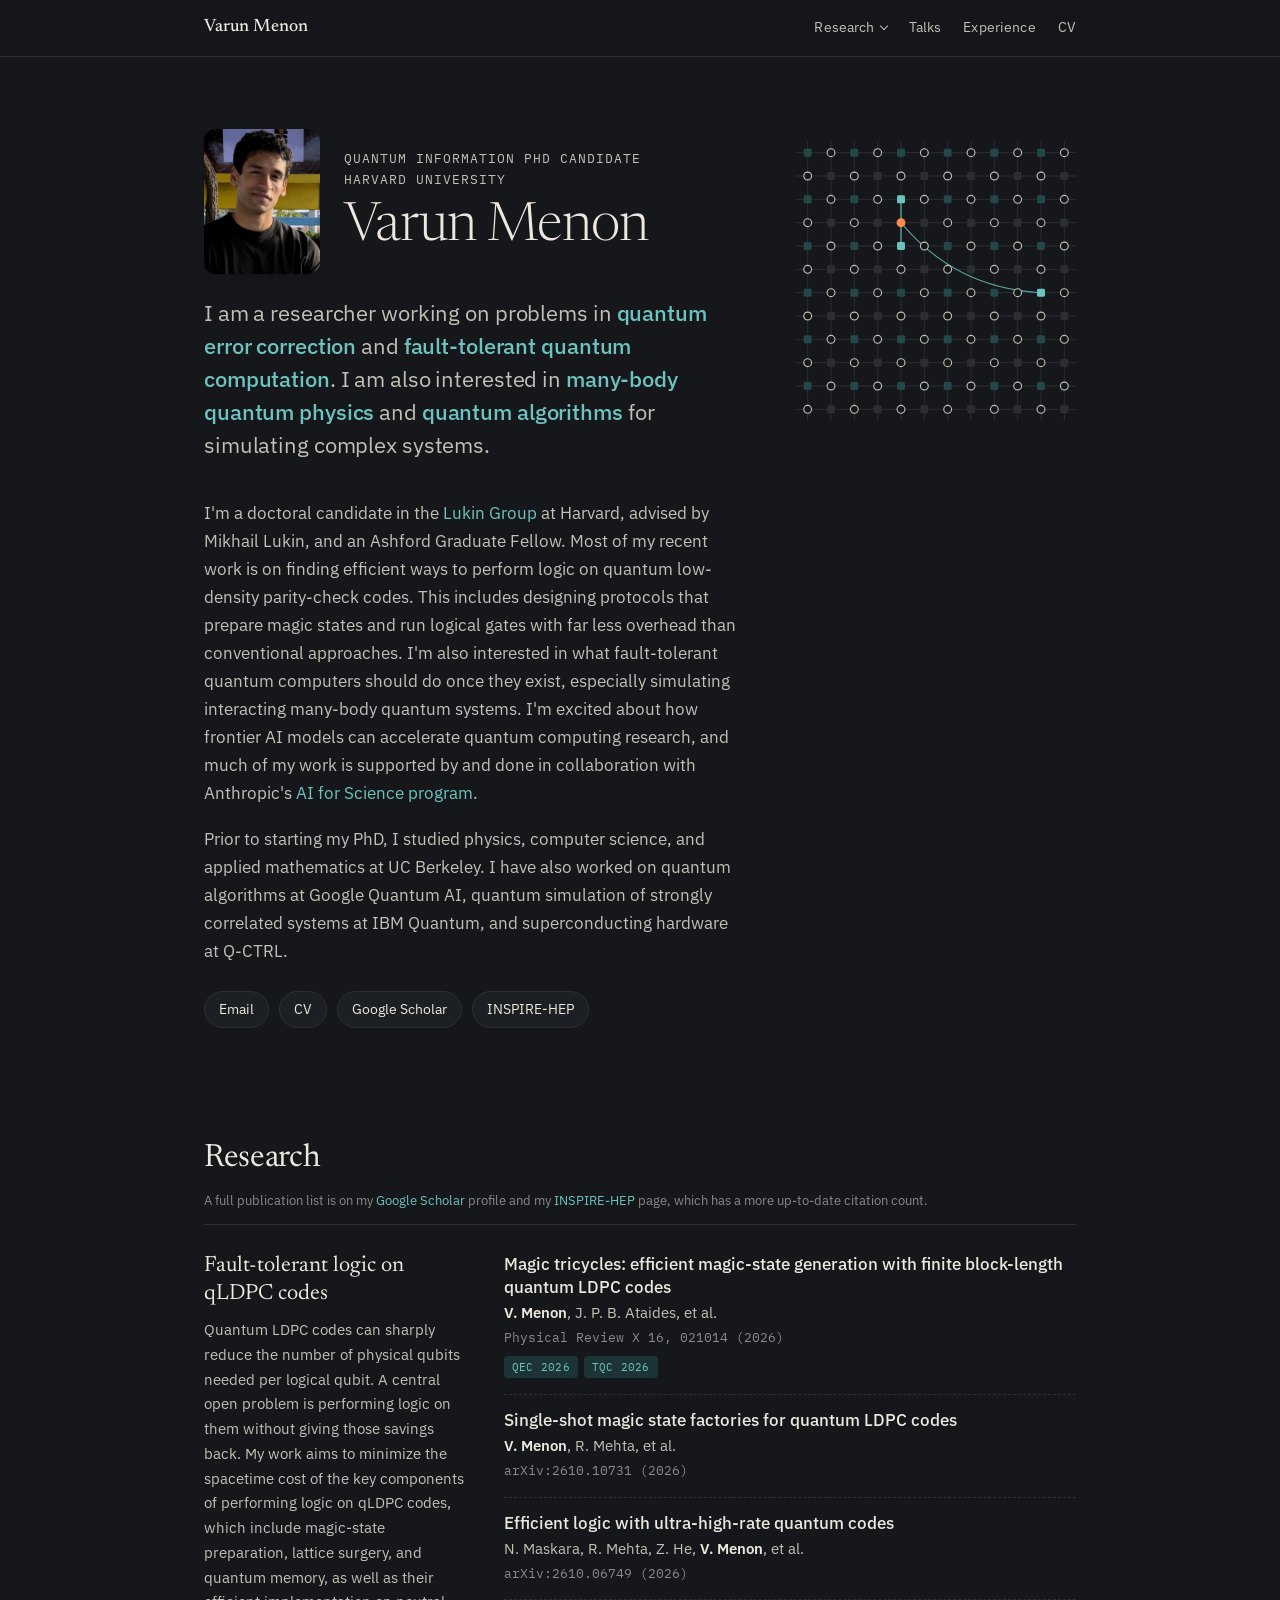
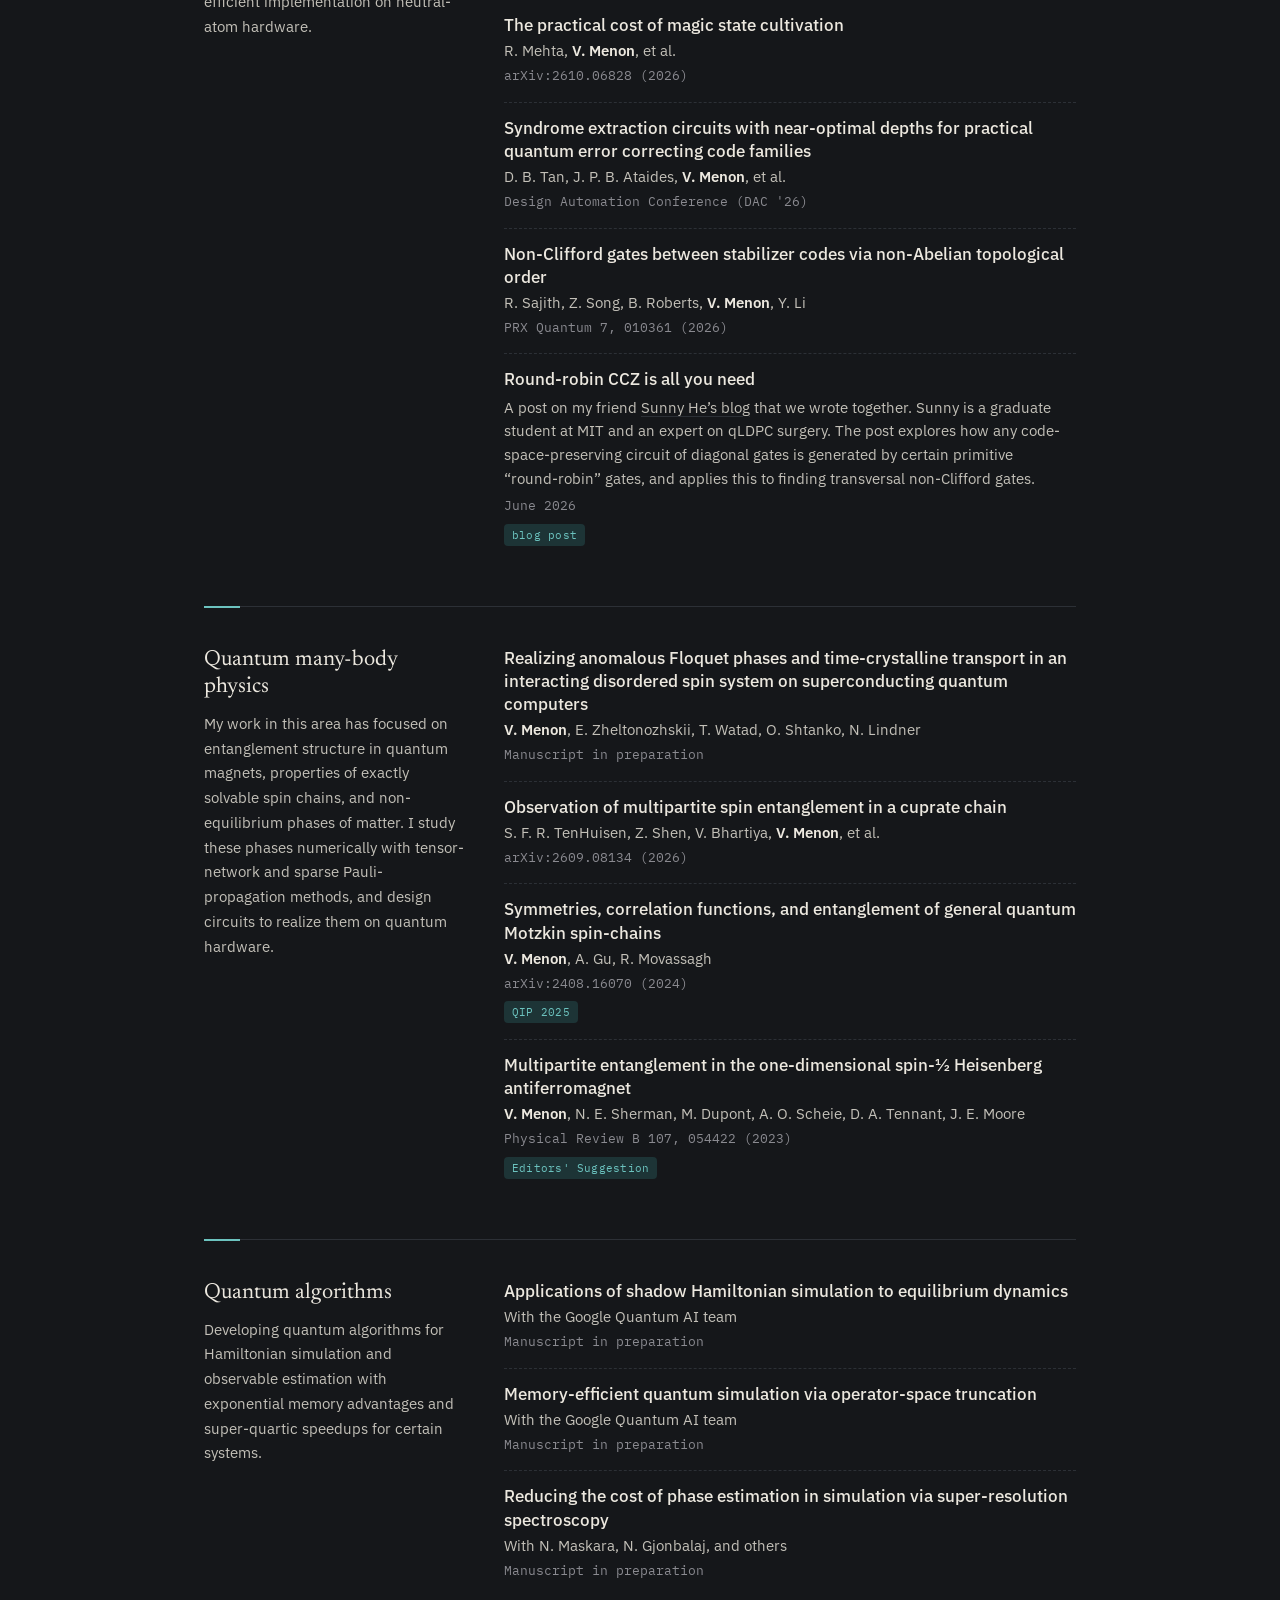
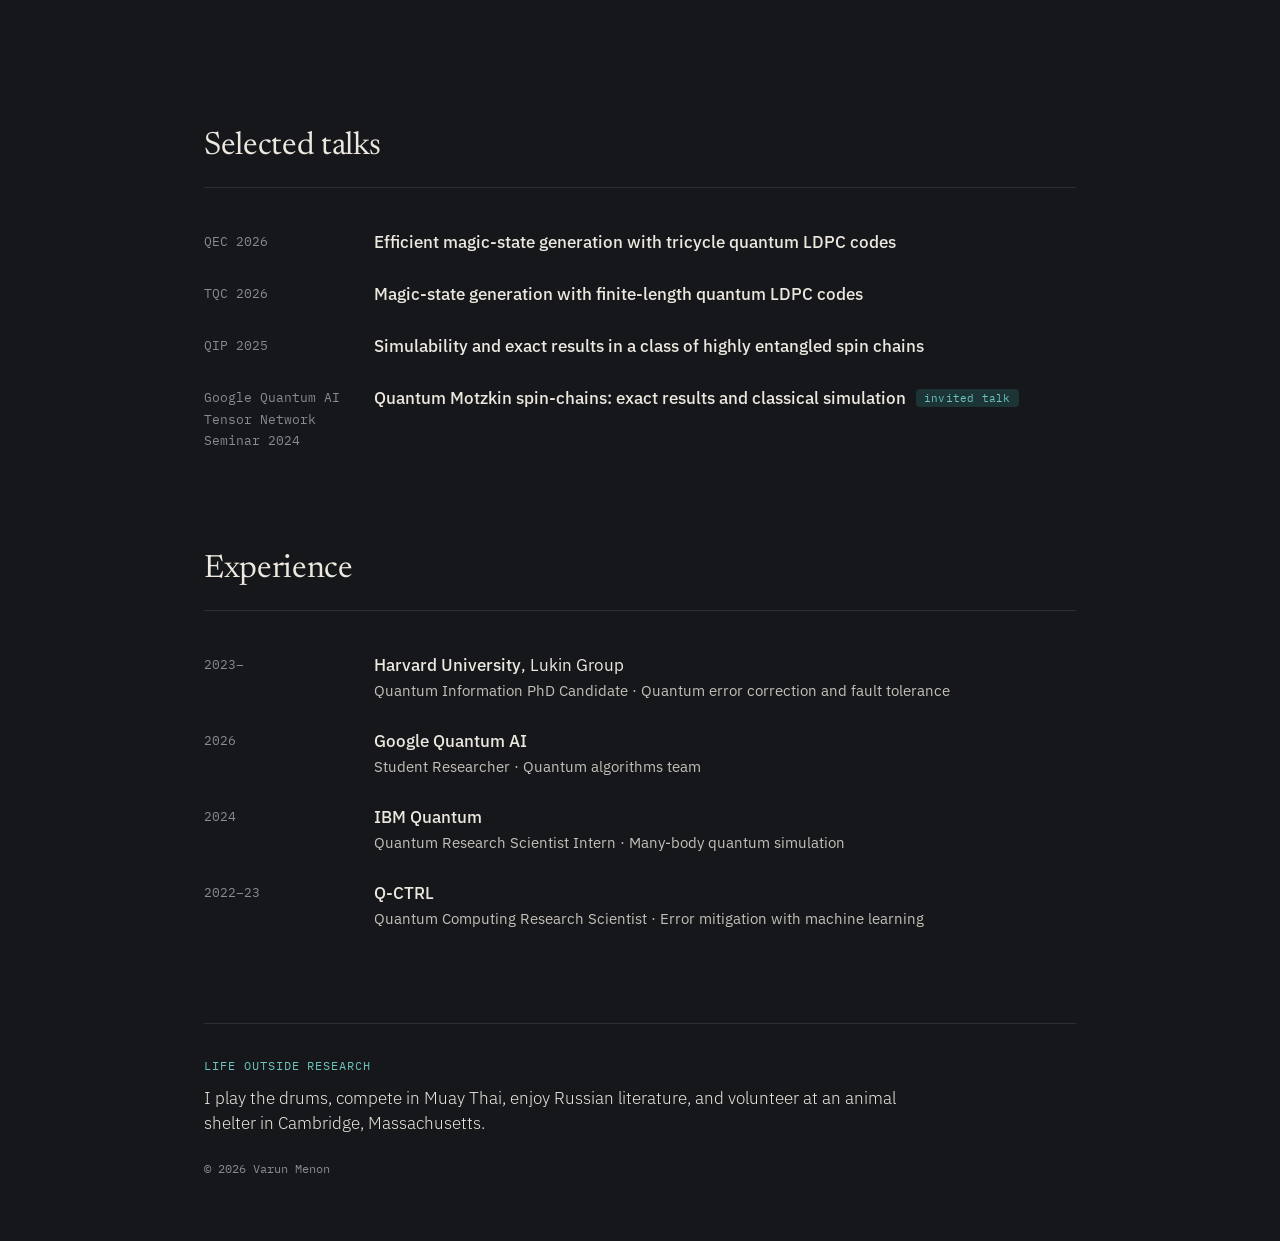
==== index.html @ 1f2957df "Remove section numbers from headings Co-Authored-By: Claude Opus 5.5 <noreply@anthropic.com>" ====
<!doctype html>
<html lang="en">
<head>
  <meta charset="utf-8">
  <meta name="viewport" content="width=device-width, initial-scale=1">
  <title>Varun Menon</title>
  <meta name="description" content="Varun Menon, quantum information PhD candidate at Harvard working on quantum error correction and fault tolerance, many-body physics, and quantum algorithms.">
  <link rel="icon" href="data:image/svg+xml,<svg xmlns='http://www.w3.org/2000/svg' viewBox='0 0 32 32'><rect width='32' height='32' rx='7' fill='%231c1d21'/><circle cx='10' cy='10' r='3' fill='%23f6f3ec'/><circle cx='22' cy='10' r='3' fill='%23f6f3ec'/><circle cx='10' cy='22' r='3' fill='%23f6f3ec'/><circle cx='22' cy='22' r='3' fill='%23e8590c'/></svg>">
  <link rel="preconnect" href="https://fonts.googleapis.com">
  <link rel="preconnect" href="https://fonts.gstatic.com" crossorigin>
  <link href="https://fonts.googleapis.com/css2?family=Newsreader:opsz,wght@6..72,300;6..72,400;6..72,500&family=IBM+Plex+Mono:wght@400;500&family=IBM+Plex+Sans:ital,wght@0,300;0,400;0,500;0,600;1,400&display=swap" rel="stylesheet">
  <link rel="stylesheet" href="style.css">
</head>
<body>

  <header class="topbar">
    <div class="wrap topbar-inner">
      <a class="mark" href="#top">Varun Menon</a>
      <nav>
        <div class="dropdown">
          <a href="#research" class="dropdown-toggle" aria-haspopup="true">Research <span class="caret" aria-hidden="true"></span></a>
          <div class="dropdown-menu">
            <a href="#fault-tolerance">Quantum error-correction with qLDPC codes</a>
            <a href="#many-body">Quantum many-body physics</a>
            <a href="#algorithms">Quantum algorithms</a>
          </div>
        </div>
        <a href="#talks">Talks</a>
        <a href="#path" class="nav-exp">Experience</a>
        <a href="static/cv.pdf">CV</a>
      </nav>
    </div>
  </header>

  <main id="top">

    <!-- ============ INTRO ============ -->
    <section class="hero wrap">
      <div class="hero-text">
        <div class="intro-head">
          <img class="portrait" src="static/varun.jpg" alt="Varun Menon" width="560" height="700">
          <div>
            <p class="eyebrow"><span>Quantum Information PhD candidate</span><span>Harvard University</span></p>
            <h1>Varun Menon</h1>
          </div>
        </div>
        <p class="lede">
          I am a researcher working on problems in <em>quantum error correction</em>
          and <em>fault-tolerant quantum computation</em>.
          I am also interested in <em>many-body quantum physics</em> and
          <em>quantum algorithms</em> for simulating complex systems.
        </p>
        <p>
          I'm a doctoral candidate in the <a href="https://lukin.physics.harvard.edu/">Lukin Group</a>
          at Harvard, advised by Mikhail Lukin, and an Ashford Graduate Fellow.
          Most of my recent work is on finding efficient ways to perform logic on
          quantum low-density parity-check codes. This includes designing protocols
          that prepare magic states and run logical gates with far less overhead
          than conventional approaches. I'm also interested in
          what fault-tolerant quantum computers should do once they exist, especially
          simulating interacting many-body quantum systems. I'm excited about how frontier
          AI models can accelerate quantum computing research, and much of my work
          is supported by and done in collaboration with Anthropic's
          <a href="https://www.anthropic.com/news/ai-for-science-program">AI for Science program</a>.
        </p>
        <p>
          Prior to starting my PhD, I studied physics, computer science, and applied
          mathematics at UC Berkeley.
          I have also worked on quantum algorithms at Google Quantum AI, quantum
          simulation of strongly correlated systems at IBM Quantum, and
          superconducting hardware at Q-CTRL.
        </p>
        <ul class="links">
          <li><a href="mailto:varunmenon@g.harvard.edu" title="varunmenon@g.harvard.edu">Email</a></li>
          <li><a href="static/cv.pdf">CV</a></li>
          <li><a href="https://scholar.google.com/citations?user=SMoAxkcAAAAJ&amp;hl=en">Google Scholar</a></li>
          <li><a href="https://inspirehep.net/authors/3215389?ui-citation-summary=true">INSPIRE-HEP</a></li>
        </ul>
      </div>

      <figure class="lattice-fig" aria-hidden="true">
        <svg id="lattice" viewBox="0 0 300 300" role="img"></svg>
      </figure>
    </section>

    <!-- ============ RESEARCH ============ -->
    <section id="research" class="wrap block">
      <h2 class="section-title"><span class="title-stack">Research<span class="section-note">A full publication list is on my <a href="https://scholar.google.com/citations?user=SMoAxkcAAAAJ&amp;hl=en">Google Scholar</a> profile and my <a href="https://inspirehep.net/authors/3215389?ui-citation-summary=true">INSPIRE-HEP</a> page, which has a more up-to-date citation count.</span></span></h2>

      <div class="theme" id="fault-tolerance">
        <div class="theme-head">
          <h3>Fault-tolerant logic on qLDPC codes</h3>
          <p>
            Quantum LDPC codes can sharply reduce the number of physical qubits
            needed per logical qubit. A central open problem is performing logic on
            them without giving those savings back. My work aims to minimize
            the spacetime cost of the key components of performing logic on qLDPC
            codes, which include magic-state preparation, lattice surgery, and
            quantum memory, as well as their efficient implementation on
            neutral-atom hardware.
          </p>
        </div>

        <ol class="pubs">
          <li>
            <a class="title" href="https://doi.org/10.1103/ghhp-cytl">Magic tricycles: efficient magic-state generation with finite block-length quantum LDPC codes</a>
            <span class="authors"><b>V. Menon</b>, J. P. B. Ataides, et al.</span>
            <span class="venue">Physical Review X 16, 021014 (2026)</span>
            <span class="tags"><span class="tag">QEC 2026</span><span class="tag">TQC 2026</span></span>
          </li>
          <li>
            <a class="title" href="https://arxiv.org/abs/2610.10731">Single-shot magic state factories for quantum LDPC codes</a>
            <span class="authors"><b>V. Menon</b>, R. Mehta, et al.</span>
            <span class="venue">arXiv:2610.10731 (2026)</span>
          </li>
          <li>
            <a class="title" href="https://arxiv.org/abs/2610.06749">Efficient logic with ultra-high-rate quantum codes</a>
            <span class="authors">N. Maskara, R. Mehta, Z. He, <b>V. Menon</b>, et al.</span>
            <span class="venue">arXiv:2610.06749 (2026)</span>
          </li>
          <li>
            <a class="title" href="https://arxiv.org/abs/2610.06828">The practical cost of magic state cultivation</a>
            <span class="authors">R. Mehta, <b>V. Menon</b>, et al.</span>
            <span class="venue">arXiv:2610.06828 (2026)</span>
          </li>
          <li>
            <a class="title" href="https://doi.org/10.1145/3770743.3803913">Syndrome extraction circuits with near-optimal depths for practical quantum error correcting code families</a>
            <span class="authors">D. B. Tan, J. P. B. Ataides, <b>V. Menon</b>, et al.</span>
            <span class="venue">Design Automation Conference (DAC '26)</span>
          </li>
          <li>
            <a class="title" href="https://arxiv.org/abs/2505.18265">Non-Clifford gates between stabilizer codes via non-Abelian topological order</a>
            <span class="authors">R. Sajith, Z. Song, B. Roberts, <b>V. Menon</b>, Y. Li</span>
            <span class="venue">PRX Quantum 7, 010361 (2026)</span>
          </li>
          <li>
            <a class="title" href="https://sunnyzhiyanghe.github.io/blog/round-robin-ccz/">Round-robin CCZ is all you need</a>
            <span class="desc">A post on my friend <a href="https://sunnyzhiyanghe.github.io/#writings_and_talks">Sunny He&rsquo;s blog</a> that we wrote together. Sunny is a graduate student at MIT and an expert on qLDPC surgery. The post explores how any code-space-preserving circuit of diagonal gates is generated by certain primitive &ldquo;round-robin&rdquo; gates, and applies this to finding transversal non-Clifford gates.</span>
            <span class="venue">June 2026</span>
            <span class="tags"><span class="tag">blog post</span></span>
          </li>
        </ol>
      </div>

      <div class="theme" id="many-body">
        <div class="theme-head">
          <h3>Quantum many-body physics</h3>
          <p>
            My work in this area has focused on entanglement structure in quantum
            magnets, properties of exactly solvable spin chains, and non-equilibrium
            phases of matter. I study these phases numerically with tensor-network and
            sparse Pauli-propagation methods, and design circuits to realize them on
            quantum hardware.
          </p>
        </div>

        <ol class="pubs">
          <li>
            <span class="title">Realizing anomalous Floquet phases and time-crystalline transport in an interacting disordered spin system on superconducting quantum computers</span>
            <span class="authors"><b>V. Menon</b>, E. Zheltonozhskii, T. Watad, O. Shtanko, N. Lindner</span>
            <span class="venue">Manuscript in preparation</span>
          </li>
          <li>
            <a class="title" href="https://arxiv.org/abs/2609.08134">Observation of multipartite spin entanglement in a cuprate chain</a>
            <span class="authors">S. F. R. TenHuisen, Z. Shen, V. Bhartiya, <b>V. Menon</b>, et al.</span>
            <span class="venue">arXiv:2609.08134 (2026)</span>
          </li>
          <li>
            <a class="title" href="https://arxiv.org/abs/2408.16070">Symmetries, correlation functions, and entanglement of general quantum Motzkin spin-chains</a>
            <span class="authors"><b>V. Menon</b>, A. Gu, R. Movassagh</span>
            <span class="venue">arXiv:2408.16070 (2024)</span>
            <span class="tags"><span class="tag">QIP 2025</span></span>
          </li>
          <li>
            <a class="title" href="https://doi.org/10.1103/PhysRevB.107.054422">Multipartite entanglement in the one-dimensional spin-&frac12; Heisenberg antiferromagnet</a>
            <span class="authors"><b>V. Menon</b>, N. E. Sherman, M. Dupont, A. O. Scheie, D. A. Tennant, J. E. Moore</span>
            <span class="venue">Physical Review B 107, 054422 (2023)</span>
            <span class="tags"><span class="tag">Editors' Suggestion</span></span>
          </li>
        </ol>
      </div>

      <div class="theme" id="algorithms">
        <div class="theme-head">
          <h3>Quantum algorithms</h3>
          <p>
            Developing quantum algorithms for Hamiltonian simulation and observable
            estimation with exponential memory advantages and super-quartic speedups
            for certain systems.
          </p>
        </div>

        <ol class="pubs">
          <li>
            <span class="title">Applications of shadow Hamiltonian simulation to equilibrium dynamics</span>
            <span class="authors">With the Google Quantum AI team</span>
            <span class="venue">Manuscript in preparation</span>
          </li>
          <li>
            <span class="title">Memory-efficient quantum simulation via operator-space truncation</span>
            <span class="authors">With the Google Quantum AI team</span>
            <span class="venue">Manuscript in preparation</span>
          </li>
          <li>
            <span class="title">Reducing the cost of phase estimation in simulation via super-resolution spectroscopy</span>
            <span class="authors">With N. Maskara, N. Gjonbalaj, and others</span>
            <span class="venue">Manuscript in preparation</span>
          </li>
        </ol>
      </div>
    </section>

    <!-- ============ TALKS ============ -->
    <section id="talks" class="wrap block">
      <h2 class="section-title">Selected talks</h2>
      <ul class="talks">
        <li>
          <span class="when">QEC 2026</span>
          <div><b>Efficient magic-state generation with tricycle quantum LDPC codes</b></div>
        </li>
        <li>
          <span class="when">TQC 2026</span>
          <div><b>Magic-state generation with finite-length quantum LDPC codes</b></div>
        </li>
        <li>
          <span class="when">QIP 2025</span>
          <div><b>Simulability and exact results in a class of highly entangled spin chains</b></div>
        </li>
        <li>
          <span class="when">Google Quantum AI Tensor Network Seminar 2024</span>
          <div><b>Quantum Motzkin spin-chains: exact results and classical simulation</b> <span class="tag">invited talk</span></div>
        </li>
      </ul>
    </section>

    <!-- ============ PATH ============ -->
    <section id="path" class="wrap block">
      <h2 class="section-title">Experience</h2>
      <ul class="path">
        <li>
          <span class="when">2023&ndash;</span>
          <div>
            <b>Harvard University</b>, Lukin Group
            <span class="role">Quantum Information PhD Candidate &middot; Quantum error correction and fault tolerance</span>
          </div>
        </li>
        <li>
          <span class="when">2026</span>
          <div>
            <b>Google Quantum AI</b>
            <span class="role">Student Researcher &middot; Quantum algorithms team</span>
          </div>
        </li>
        <li>
          <span class="when">2024</span>
          <div>
            <b>IBM Quantum</b>
            <span class="role">Quantum Research Scientist Intern &middot; Many-body quantum simulation</span>
          </div>
        </li>
        <li>
          <span class="when">2022&ndash;23</span>
          <div>
            <b>Q-CTRL</b>
            <span class="role">Quantum Computing Research Scientist &middot; Error mitigation with machine learning</span>
          </div>
        </li>
      </ul>
    </section>

  </main>

  <footer class="wrap footer">
    <div class="footer-inner">
    <p class="footer-label">Life outside research</p>
    <p class="interests">
      I play the drums, compete in Muay Thai, enjoy Russian literature, and volunteer at an animal shelter in Cambridge, Massachusetts.
    </p>
    <p class="fine">&copy; 2026 Varun Menon</p>
    </div>
  </footer>

  <script src="lattice.js"></script>
</body>
</html>
---- style.css ----
:root {
  color-scheme: dark;
  --paper: #15171a;
  --paper-2: #1c1f23;
  --ink: #ece8df;
  --ink-2: #c3c0b8;
  --muted: #8a8a90;
  --rule: #2c3036;
  --accent: #6cc3bf;
  --accent-soft: #1d3436;
  --hot: #ff8a4c;
  --check-x: #6cc3bf;
  --check-z: #2f5c5b;

  --serif: "Newsreader", Georgia, "Times New Roman", serif;
  --sans: "IBM Plex Sans", system-ui, -apple-system, sans-serif;
  --mono: "IBM Plex Mono", ui-monospace, Menlo, monospace;
}


* { box-sizing: border-box; }

html { scroll-behavior: smooth; scroll-padding-top: 72px; }
@media (prefers-reduced-motion: reduce) { html { scroll-behavior: auto; } }

body {
  margin: 0;
  background: var(--paper);
  color: var(--ink);
  font-family: var(--sans);
  font-size: 17px;
  line-height: 1.65;
  -webkit-font-smoothing: antialiased;
  text-rendering: optimizeLegibility;
}

a {
  color: var(--accent);
  text-decoration: none;
  background-image: linear-gradient(currentColor, currentColor);
  background-size: 0% 1px;
  background-position: 0 100%;
  background-repeat: no-repeat;
  transition: background-size .25s ease;
}
a:hover { background-size: 100% 1px; }

.wrap {
  max-width: 920px;
  margin: 0 auto;
  padding-left: 24px;
  padding-right: 24px;
}

/* ---------- top bar ---------- */
.topbar {
  position: sticky;
  top: 0;
  z-index: 10;
  background: color-mix(in srgb, var(--paper) 85%, transparent);
  backdrop-filter: blur(8px);
  -webkit-backdrop-filter: blur(8px);
  border-bottom: 1px solid var(--rule);
}
.topbar-inner {
  display: flex;
  align-items: center;
  justify-content: space-between;
  height: 56px;
}
.mark {
  font-family: var(--serif);
  font-weight: 500;
  font-size: 18px;
  color: var(--ink);
}
.mark:hover { background-size: 0 0; }
.topbar nav { display: flex; align-items: center; gap: 22px; }
.topbar nav > a,
.dropdown-toggle {
  display: inline-flex;
  align-items: center;
  height: 56px;
}
.topbar nav a {
  font-size: 14px;
  color: var(--ink-2);
  letter-spacing: .01em;
}
.topbar nav a:hover { color: var(--accent); }

.dropdown { position: relative; }
.caret {
  display: inline-block;
  width: 6px; height: 6px;
  margin-left: 6px;
  border-right: 1.3px solid currentColor;
  border-bottom: 1.3px solid currentColor;
  transform: translateY(-2px) rotate(45deg);
  transition: transform .2s ease;
}
.dropdown:hover .caret,
.dropdown:focus-within .caret { transform: translateY(1px) rotate(-135deg); }
.dropdown-menu {
  position: absolute;
  top: 100%;
  left: -14px;
  padding-top: 4px;           /* hover bridge between link and panel */
  opacity: 0;
  visibility: hidden;
  transform: translateY(-4px);
  transition: opacity .18s ease, transform .18s ease, visibility .18s;
  z-index: 20;
}
.dropdown-menu::before {
  content: "";
  position: absolute;
  inset: 4px 0 0 0;
  background: var(--paper);
  border: 1px solid var(--rule);
  border-radius: 10px;
  box-shadow: 0 10px 30px -12px rgba(0,0,0,.25);
  z-index: -1;
}
.dropdown:hover .dropdown-menu,
.dropdown:focus-within .dropdown-menu {
  opacity: 1;
  visibility: visible;
  transform: translateY(0);
}
.topbar .dropdown-menu a {
  display: block;
  white-space: nowrap;
  padding: 8px 16px;
  font-size: 14px;
  color: var(--ink-2);
}
.topbar .dropdown-menu a:first-child { margin-top: 6px; }
.topbar .dropdown-menu a:last-child { margin-bottom: 6px; }
.topbar .dropdown-menu a:hover { color: var(--accent); background-size: 0 0; }

/* ---------- hero ---------- */
.hero {
  display: grid;
  grid-template-columns: minmax(0, 1fr) 280px;
  gap: 56px;
  align-items: start;
  padding-top: 72px;
  padding-bottom: 48px;
}
.eyebrow {
  font-family: var(--mono);
  font-size: 12.5px;
  letter-spacing: .08em;
  text-transform: uppercase;
  color: var(--muted);
  margin: 0 0 10px;
}
.eyebrow span { display: block; }
.nowrap { white-space: nowrap; }
h1 {
  font-family: var(--serif);
  font-weight: 300;
  font-size: clamp(40px, 6vw, 54px);
  line-height: 1.02;
  letter-spacing: -.015em;
  margin: 0 0 22px;
}
.lede {
  font-family: var(--sans);
  font-weight: 400;
  font-size: 22px;
  line-height: 1.5;
  letter-spacing: -0.005em;
  color: var(--ink);
  margin: 0 0 38px;
}
.lede em {
  font-style: normal;
  font-weight: 500;
  color: var(--accent);
}
.hero-text p { color: var(--ink-2); }

.links {
  list-style: none;
  padding: 0;
  margin: 26px 0 0;
  display: flex;
  flex-wrap: wrap;
  gap: 10px;
}
.links a {
  display: inline-block;
  font-size: 14px;
  padding: 6px 14px;
  border: 1px solid var(--rule);
  border-radius: 999px;
  color: var(--ink);
  background: var(--paper-2);
  transition: border-color .2s, color .2s;
}
.links a:hover {
  background-size: 0 0;
  border-color: var(--accent);
  color: var(--accent);
}

.intro-head {
  display: flex;
  align-items: center;
  gap: 24px;
  margin-bottom: 22px;
}
.intro-head h1 { margin-bottom: 0; }
.portrait {
  flex: none;
  display: block;
  width: 116px;
  height: 145px;
  object-fit: cover;
  border-radius: 12px;
  box-shadow: 0 1px 2px rgba(0,0,0,.06), 0 8px 20px -12px rgba(0,0,0,.3);
}
.lattice-fig {
  margin: 12px 0 0;
  position: sticky;
  top: 96px;
}
#lattice { width: 100%; height: auto; display: block; }

/* qLDPC Tanner graph */
.tg-grid { stroke: var(--rule); stroke-width: 1; }
.tg-q {
  fill: var(--paper);
  stroke: var(--ink-2);
  stroke-width: 1.2;
  transition: fill .35s ease, stroke .35s ease;
}
.tg-q.err { fill: var(--hot); stroke: var(--hot); }
.tg-c { transition: fill .35s ease; }
.tg-c.x { fill: #24484a; }
.tg-c.z { fill: #2b2f35; }
.tg-c.lit { fill: var(--accent); }
.tg-edge {
  fill: none;
  stroke: var(--accent);
  stroke-width: 1.3;
  stroke-linecap: round;
  opacity: .9;
  transition: stroke-dashoffset .6s ease-out, opacity .5s ease;
}
.tg-edge.long { stroke-width: 1.1; opacity: .8; }
.tg-edge.fade { opacity: 0; }

/* ---------- sections ---------- */
.block {
  padding-top: 56px;
  padding-bottom: 24px;
}
.section-title {
  font-family: var(--serif);
  font-weight: 400;
  font-size: 32px;
  letter-spacing: -.01em;
  margin: 0 0 28px;
  padding-bottom: 14px;
  border-bottom: 1px solid var(--rule);
  display: flex;
  align-items: baseline;
  gap: 14px;
}
.title-stack { display: block; }
.section-note {
  display: block;
  margin-top: 6px;
  font-family: var(--sans);
  font-size: 13px;
  font-weight: 400;
  line-height: 1.5;
  letter-spacing: 0;
  color: var(--muted);
}

/* research themes */
.theme {
  display: grid;
  grid-template-columns: 260px minmax(0, 1fr);
  gap: 40px;
  margin-bottom: 44px;
}
.theme + .theme {
  position: relative;
  border-top: 1px solid var(--rule);
  padding-top: 40px;
}
.theme + .theme::before {
  content: "";
  position: absolute;
  top: -1px;
  left: 0;
  width: 36px;
  height: 2px;
  background: var(--accent);
}
.theme-head h3 {
  font-family: var(--serif);
  font-weight: 400;
  font-size: 22px;
  margin: 0 0 10px;
  line-height: 1.25;
}
.theme-head p {
  font-size: 15px;
  color: var(--ink-2);
  margin: 0;
}

.pubs {
  list-style: none;
  margin: 0;
  padding: 0;
}
.pubs li {
  display: flex;
  flex-direction: column;
  gap: 2px;
  padding: 14px 0 16px;
  border-bottom: 1px dashed var(--rule);
}
.pubs li:first-child { padding-top: 0; }
.pubs li:last-child { border-bottom: 0; }
.pubs .title {
  font-weight: 500;
  font-size: 16.5px;
  line-height: 1.4;
  color: var(--ink);
}
.pubs a.title:hover { color: var(--accent); }
.pubs .authors { font-size: 14.5px; color: var(--ink-2); }
.pubs .authors b { color: var(--ink); font-weight: 600; }
.pubs .desc {
  font-size: 14.5px;
  color: var(--ink-2);
  max-width: 560px;
  margin: 2px 0 2px;
}
.pubs .desc a {
  color: inherit;
  text-decoration: underline;
  text-decoration-color: var(--rule);
  text-underline-offset: 3px;
  background-image: none;
}
.pubs .desc a:hover { text-decoration-color: currentColor; }
.pubs .venue {
  font-family: var(--mono);
  font-size: 12.5px;
  color: var(--muted);
}
.tags { display: flex; flex-wrap: wrap; gap: 6px; margin-top: 6px; }
.tag {
  font-family: var(--mono);
  font-size: 11px;
  letter-spacing: .02em;
  padding: 2px 8px;
  border-radius: 4px;
  background: var(--accent-soft);
  color: var(--accent);
}
.tag.new {
  background: color-mix(in srgb, var(--hot) 15%, transparent);
  color: var(--hot);
}

.aside {
  font-size: 14.5px;
  color: var(--muted);
  margin: 0 0 24px;
}

/* talks + path share a timeline look */
.talks, .path {
  list-style: none;
  margin: 0;
  padding: 0;
}
.talks li, .path li {
  display: grid;
  grid-template-columns: 150px minmax(0, 1fr);
  gap: 20px;
  padding: 12px 0;
}
.when {
  font-family: var(--mono);
  font-size: 13px;
  color: var(--muted);
  padding-top: 3px;
}
.talks b, .path b { font-weight: 500; }
.talks .tag { margin-left: 6px; vertical-align: 2px; }
.where, .role {
  display: block;
  font-size: 14.5px;
  color: var(--ink-2);
}

/* footer */
.footer {
  margin-top: 56px;
  padding-bottom: 56px;
  color: var(--ink-2);
  font-size: 15px;
}
.footer-inner {
  padding-top: 32px;
  border-top: 1px solid var(--rule);
}
.footer p { margin: 0 0 6px; max-width: 720px; }
.footer .footer-label {
  font-family: var(--mono);
  font-size: 12px;
  letter-spacing: .08em;
  text-transform: uppercase;
  color: var(--accent);
  margin-bottom: 10px;
}
.footer .interests {
  font-family: var(--sans);
  font-weight: 300;
  font-size: 16.5px;
  line-height: 1.55;
  color: var(--ink);
}
.footer .fine {
  font-family: var(--mono);
  font-size: 12px;
  color: var(--muted);
  margin-top: 22px;
}

/* ---------- responsive ---------- */
@media (max-width: 820px) {
  .hero {
    grid-template-columns: 1fr;
    gap: 24px;
    padding-top: 40px;
  }
  .lattice-fig {
    position: static;
    max-width: 200px;
    margin: 8px 0 0;
  }
  .intro-head { gap: 16px; }
  .portrait { width: 88px; height: 110px; }
  .theme { grid-template-columns: 1fr; gap: 18px; }
}
@media (max-width: 560px) {
  body { font-size: 16px; }
  .wrap { padding-left: 16px; padding-right: 16px; }
  .topbar nav { gap: 14px; }
  .topbar nav .nav-exp { display: none; } /* hide "Experience" link on very small screens */
  .lede { font-size: 19px; }
  .talks li, .path li { grid-template-columns: 1fr; gap: 2px; }
}
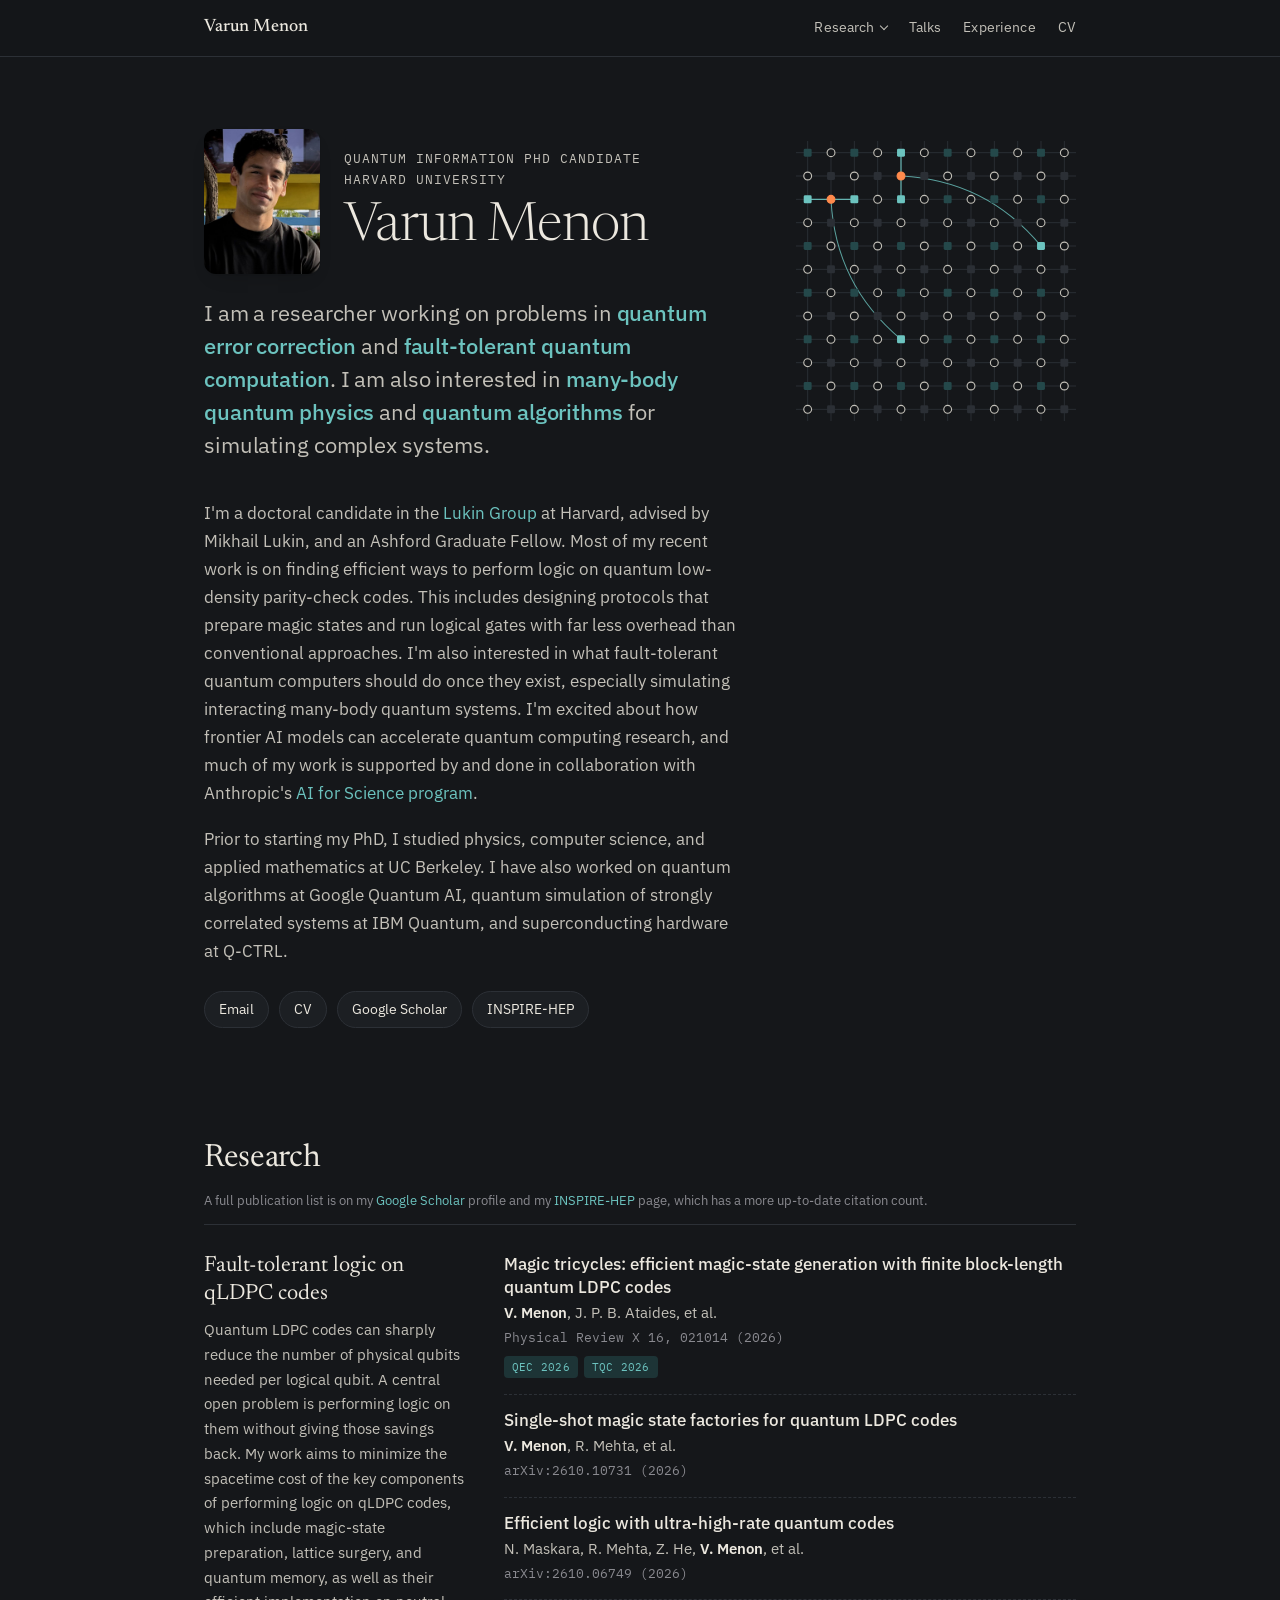
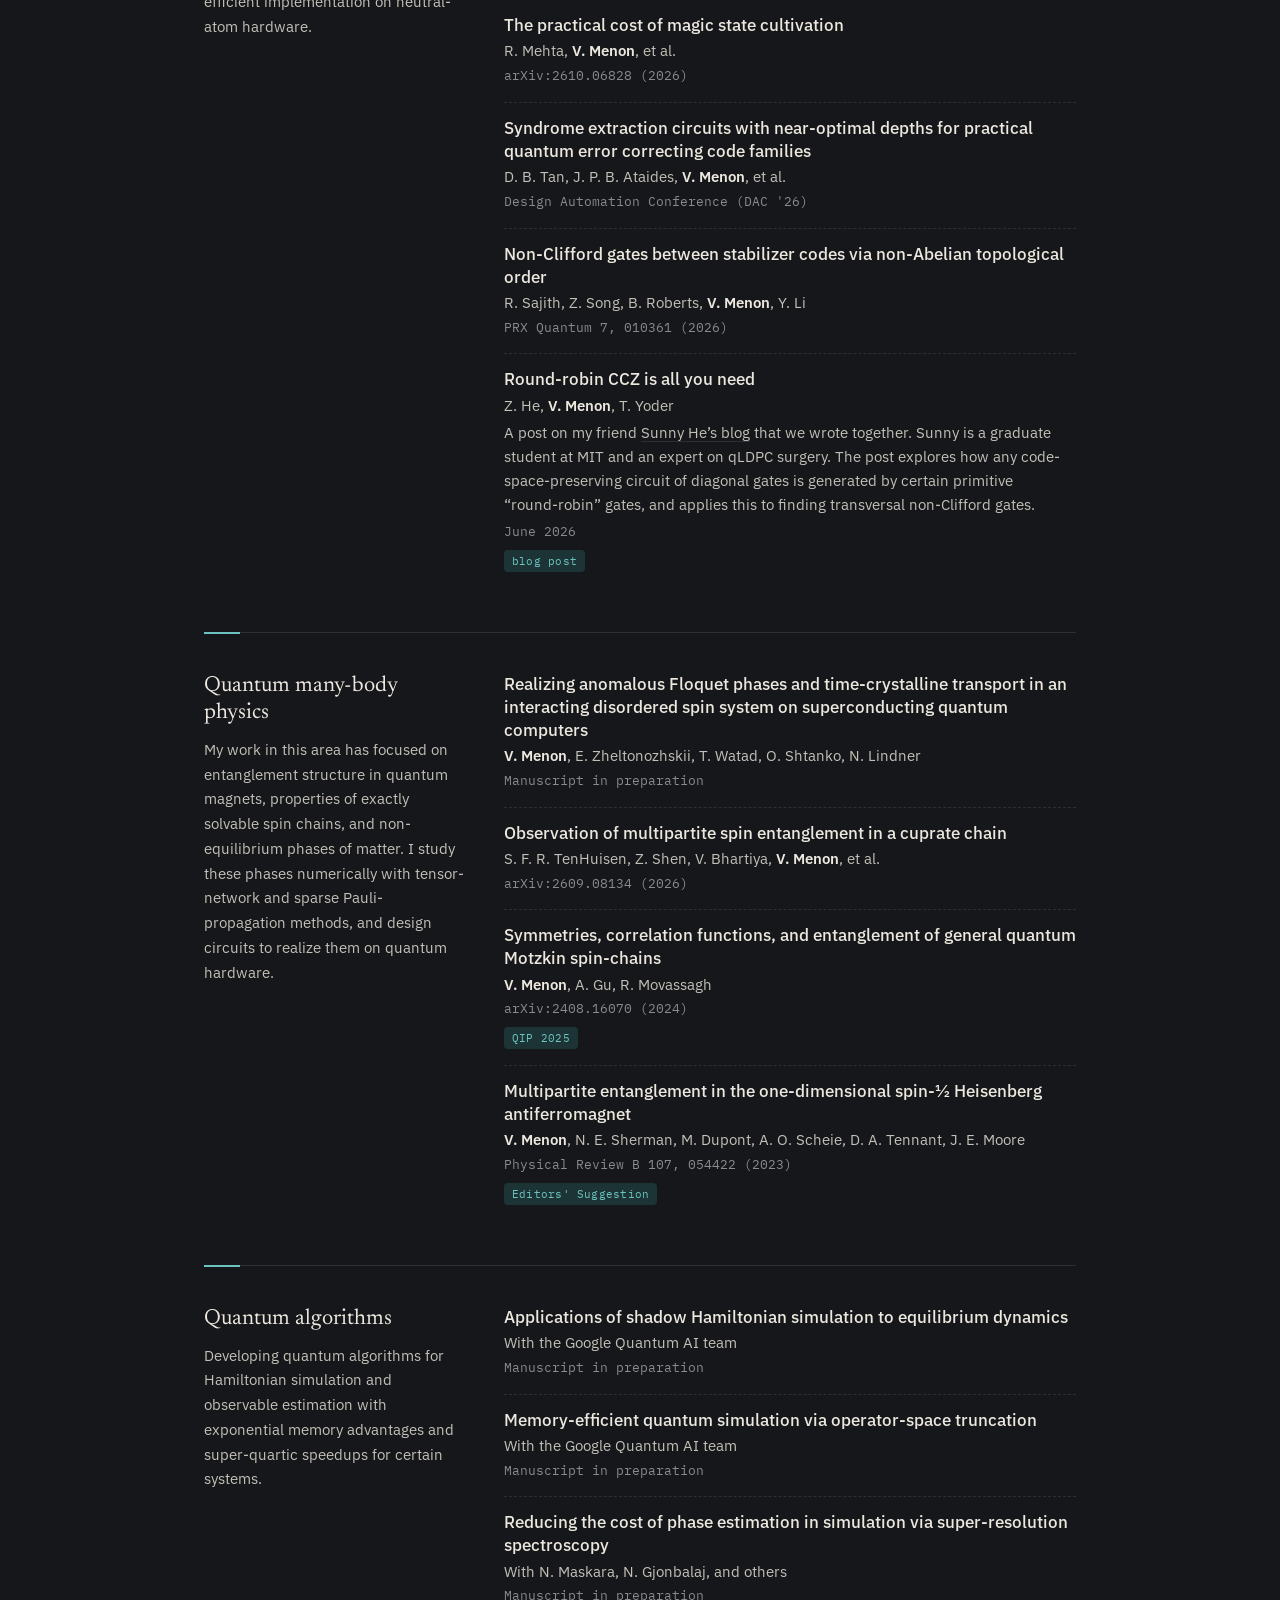
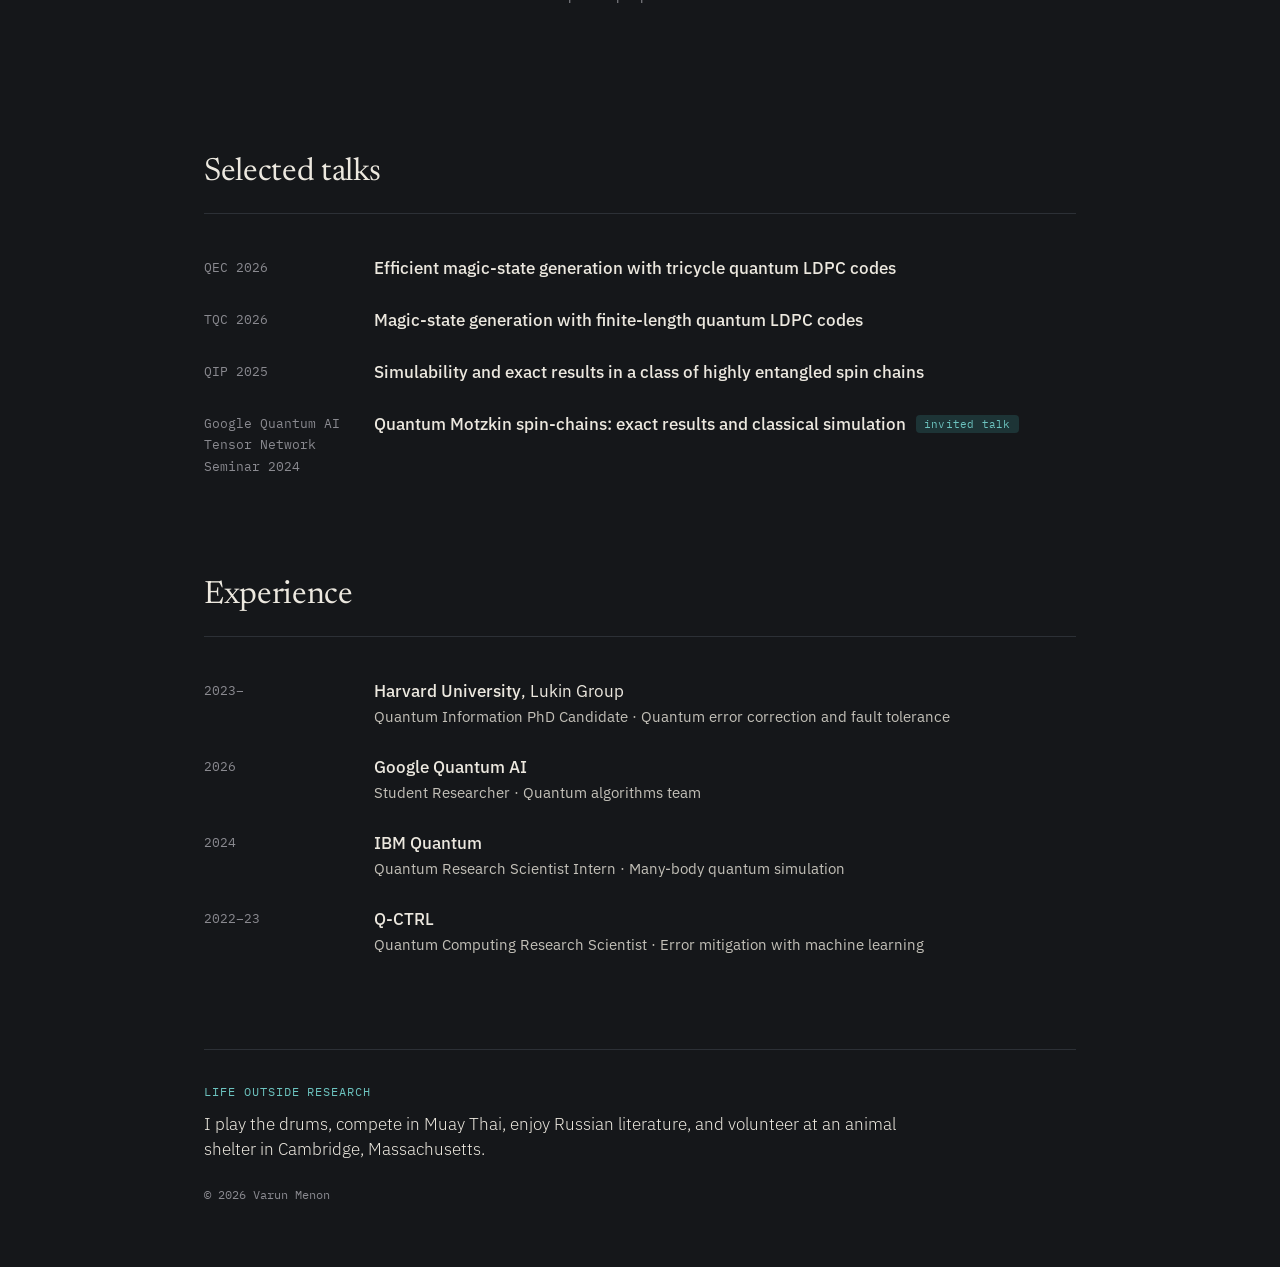
==== commit 8b949912: "Add authors to round-robin CCZ blog post Co-Authored-By: Claude Opus 5.5 <noreply@anthropic.com>" ====
--- a/index.html
+++ b/index.html
@@ -135,6 +135,7 @@
           </li>
           <li>
             <a class="title" href="https://sunnyzhiyanghe.github.io/blog/round-robin-ccz/">Round-robin CCZ is all you need</a>
+            <span class="authors">Z. He, <b>V. Menon</b>, T. Yoder</span>
             <span class="desc">A post on my friend <a href="https://sunnyzhiyanghe.github.io/#writings_and_talks">Sunny He&rsquo;s blog</a> that we wrote together. Sunny is a graduate student at MIT and an expert on qLDPC surgery. The post explores how any code-space-preserving circuit of diagonal gates is generated by certain primitive &ldquo;round-robin&rdquo; gates, and applies this to finding transversal non-Clifford gates.</span>
             <span class="venue">June 2026</span>
             <span class="tags"><span class="tag">blog post</span></span>
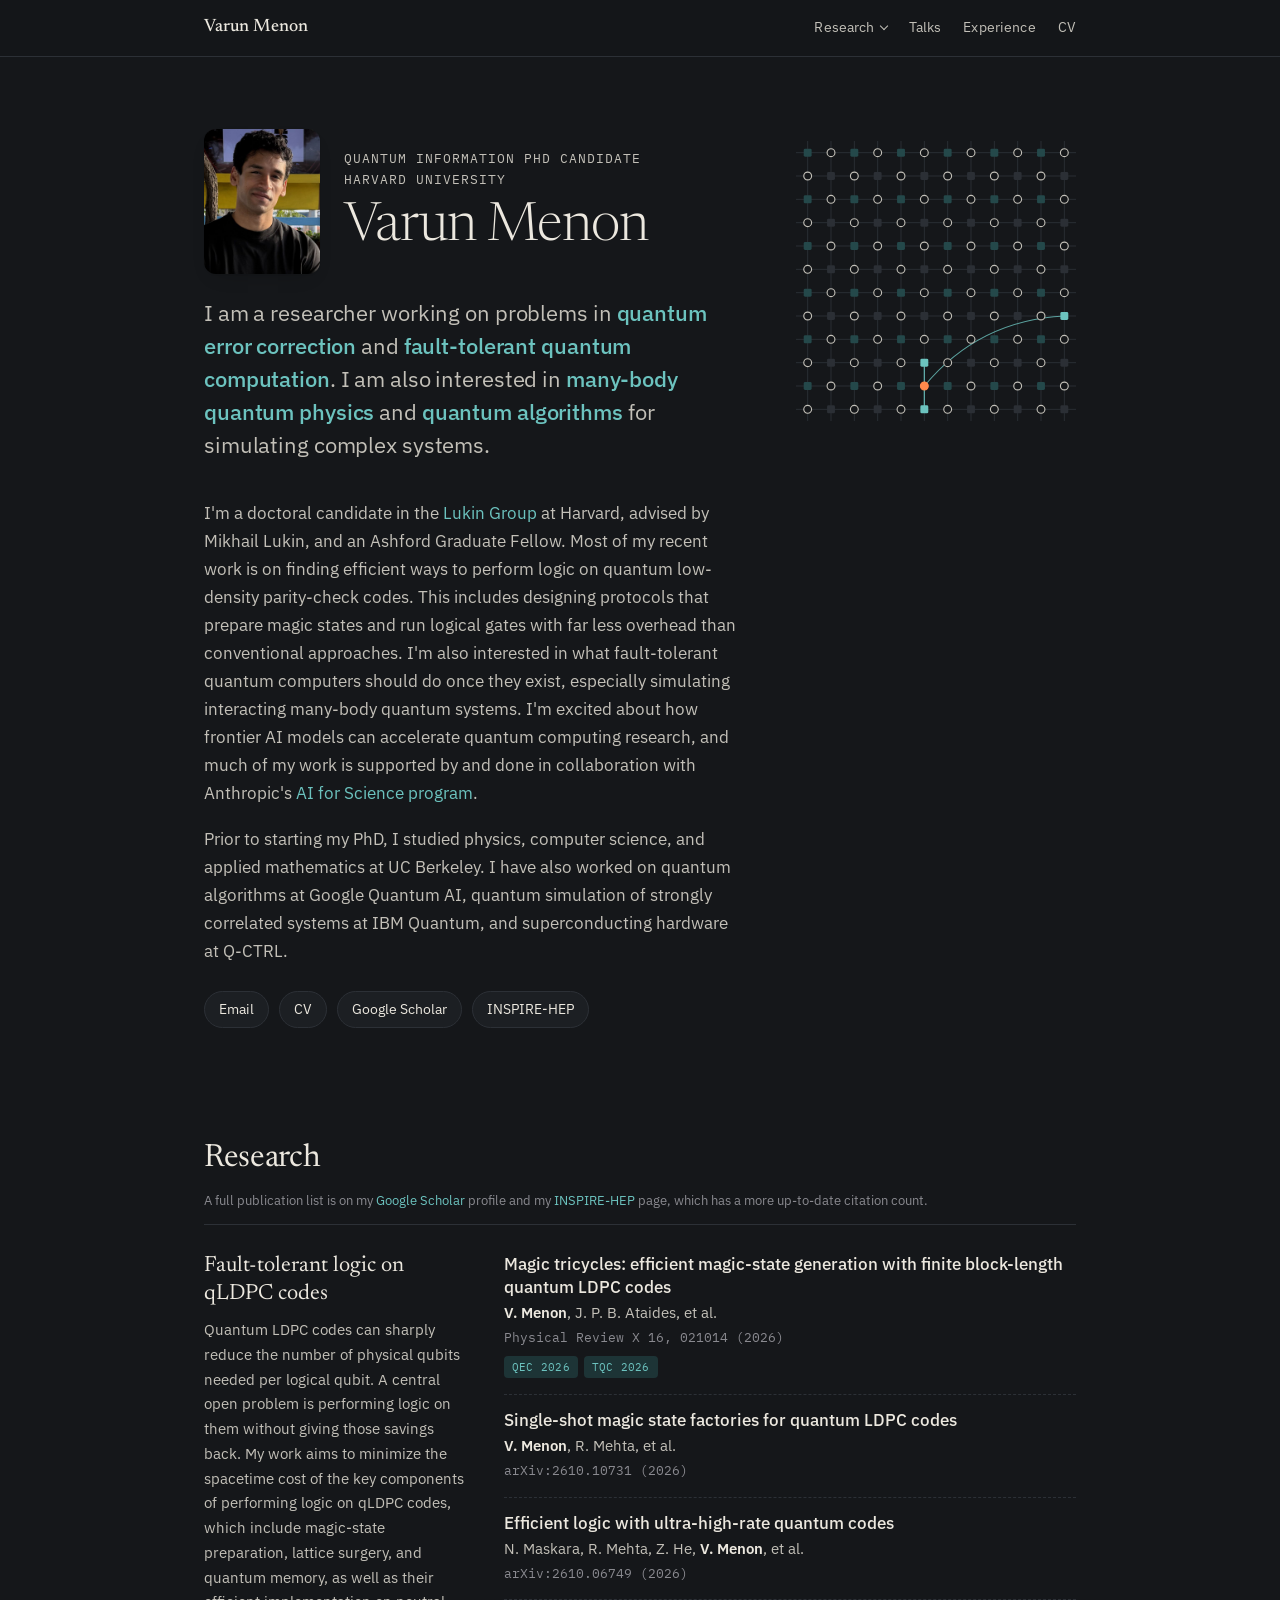
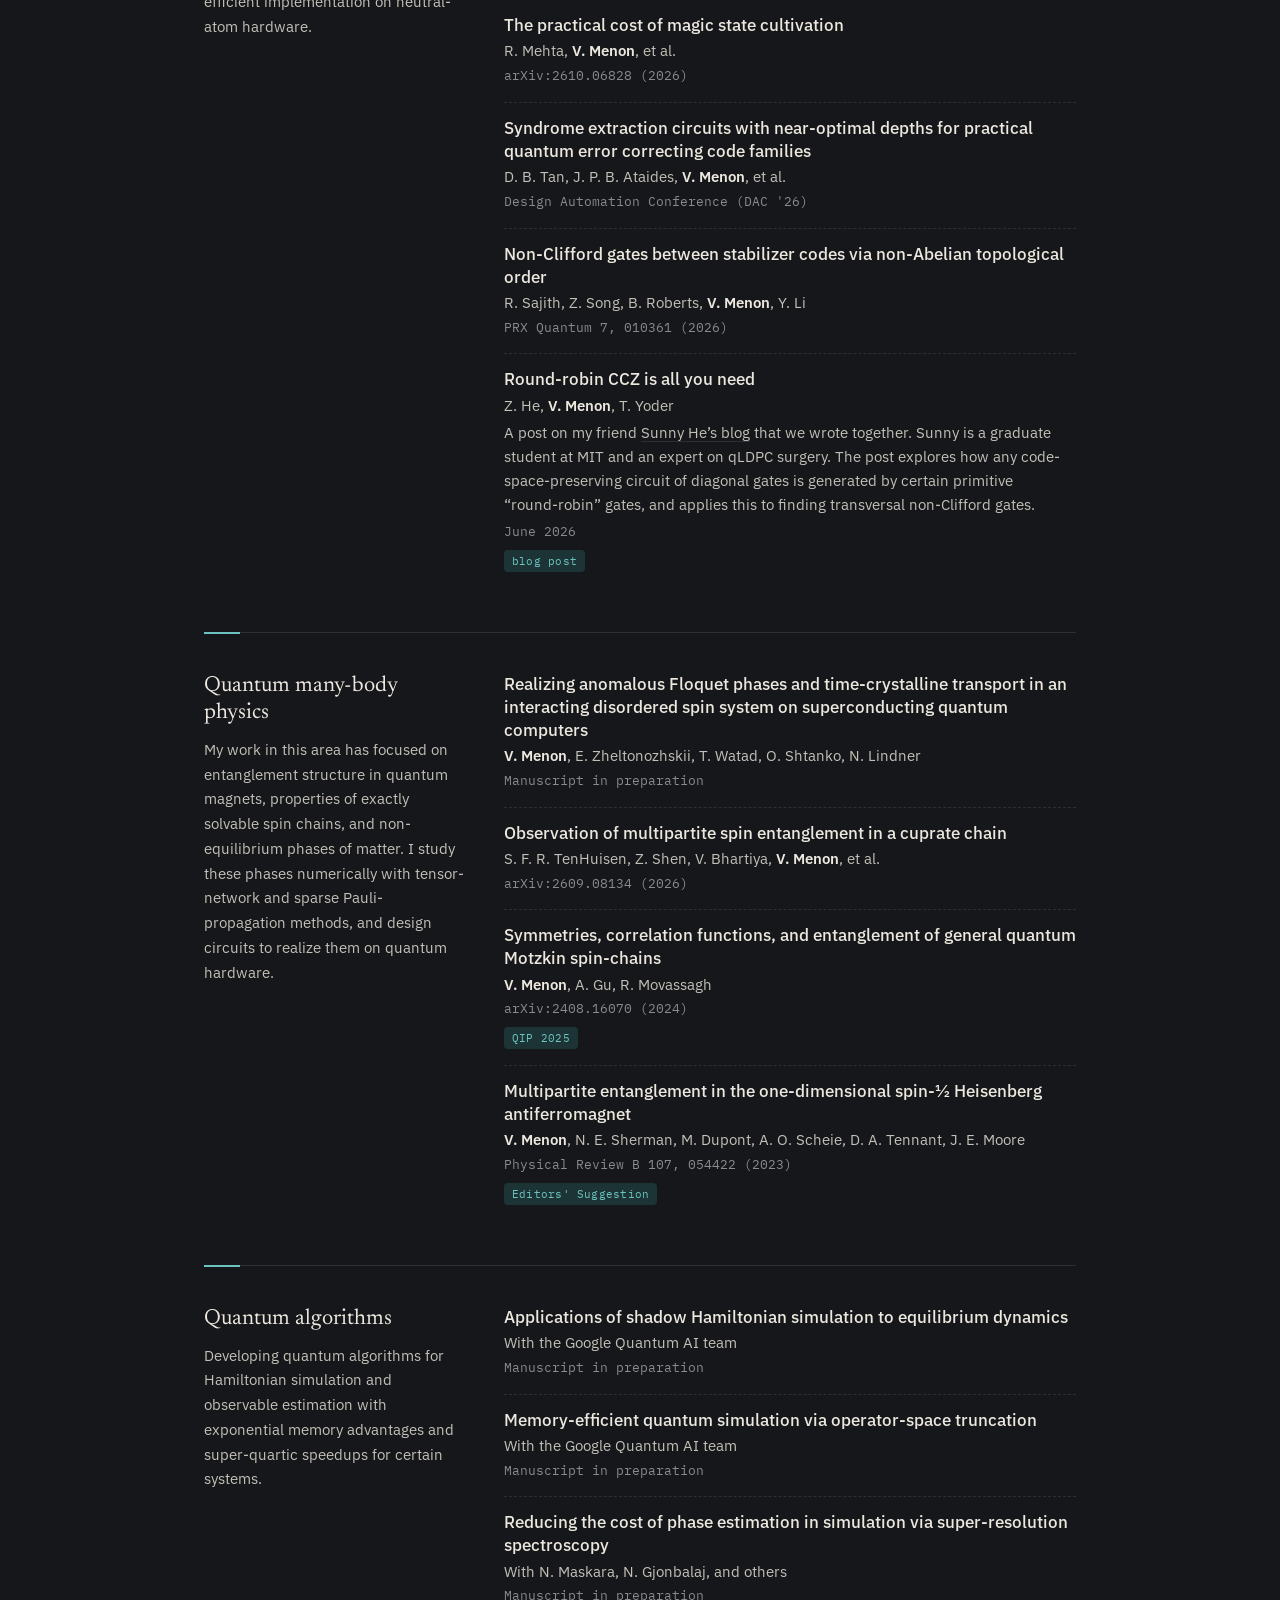
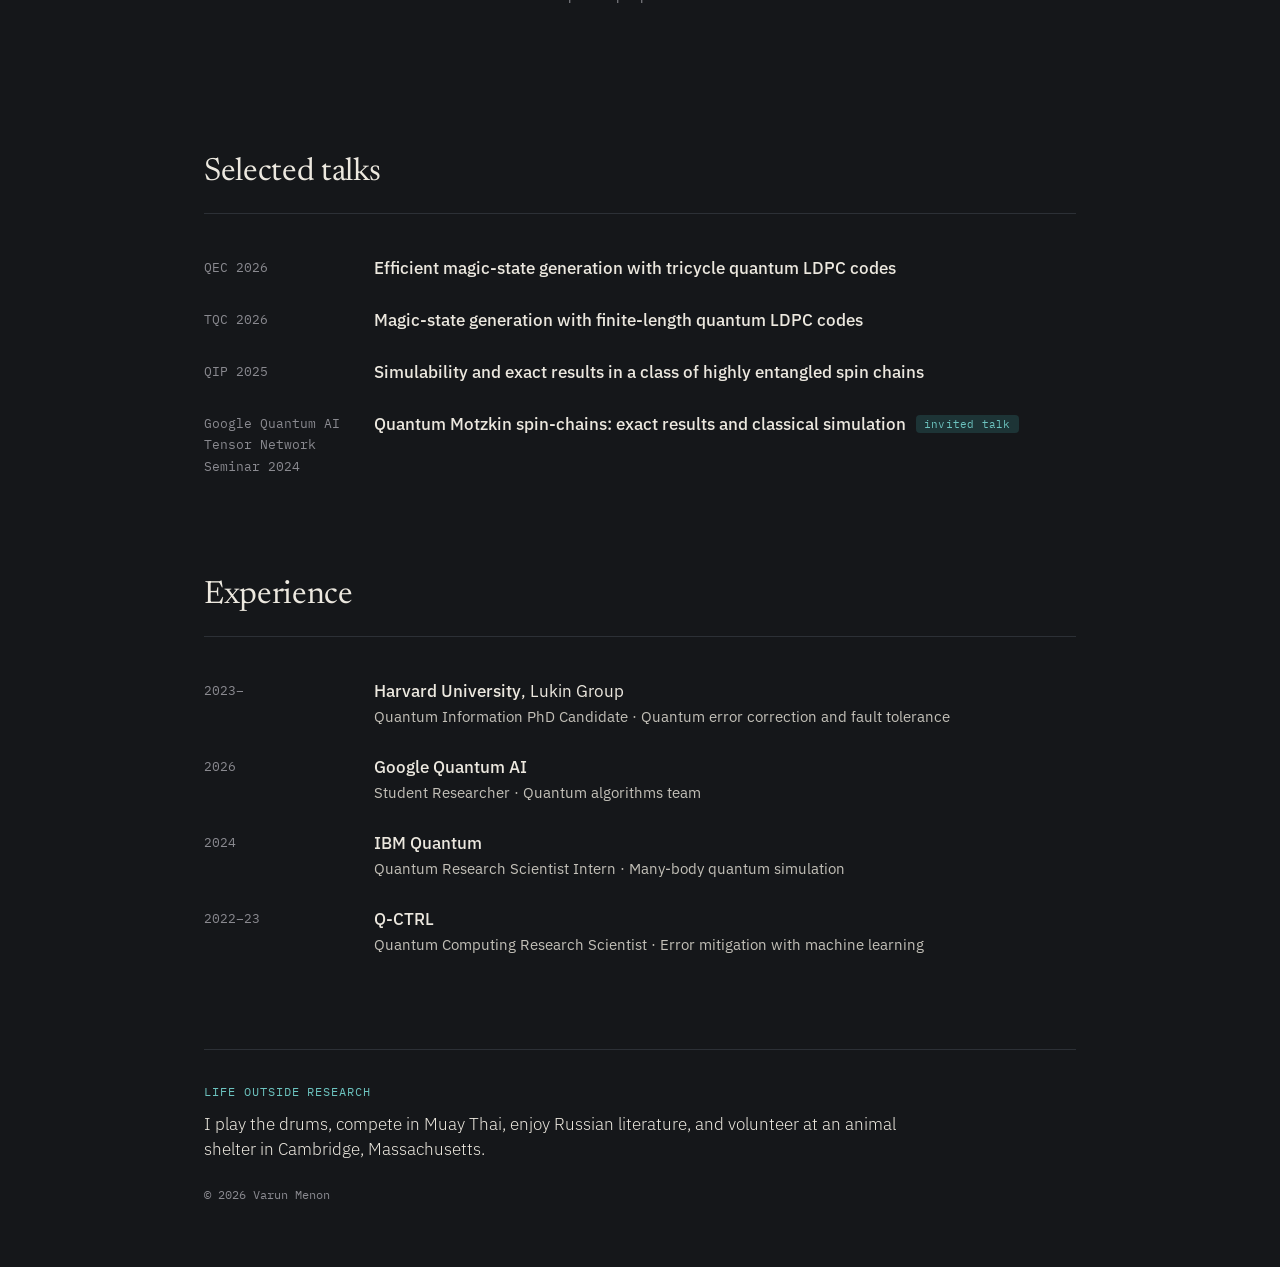
==== commit 7120514e: "Add search metadata, structured data, robots.txt and sitemap Co-Authored-By: Claude Opus 5.5 <norepl" ====
--- a/index.html
+++ b/index.html
@@ -3,8 +3,32 @@
 <head>
   <meta charset="utf-8">
   <meta name="viewport" content="width=device-width, initial-scale=1">
-  <title>Varun Menon</title>
+  <title>Varun Menon | Quantum Information, Harvard University</title>
   <meta name="description" content="Varun Menon, quantum information PhD candidate at Harvard working on quantum error correction and fault tolerance, many-body physics, and quantum algorithms.">
+  <link rel="canonical" href="https://varun-s-menon.github.io/">
+  <meta property="og:type" content="profile">
+  <meta property="og:title" content="Varun Menon">
+  <meta property="og:description" content="Quantum Information PhD candidate at Harvard University working on quantum error correction, fault tolerance, many-body physics, and quantum algorithms.">
+  <meta property="og:url" content="https://varun-s-menon.github.io/">
+  <meta property="og:image" content="https://varun-s-menon.github.io/static/varun.jpg">
+  <script type="application/ld+json">
+  {
+    "@context": "https://schema.org",
+    "@type": "Person",
+    "name": "Varun Menon",
+    "url": "https://varun-s-menon.github.io/",
+    "image": "https://varun-s-menon.github.io/static/varun.jpg",
+    "jobTitle": "PhD Candidate, Quantum Information",
+    "affiliation": { "@type": "CollegeOrUniversity", "name": "Harvard University" },
+    "alumniOf": { "@type": "CollegeOrUniversity", "name": "University of California, Berkeley" },
+    "knowsAbout": ["Quantum error correction", "Fault-tolerant quantum computation", "Quantum LDPC codes", "Many-body physics", "Quantum algorithms"],
+    "sameAs": [
+      "https://scholar.google.com/citations?user=SMoAxkcAAAAJ",
+      "https://inspirehep.net/authors/3215389",
+      "https://orcid.org/0000-0002-4120-0055"
+    ]
+  }
+  </script>
   <link rel="icon" href="data:image/svg+xml,<svg xmlns='http://www.w3.org/2000/svg' viewBox='0 0 32 32'><rect width='32' height='32' rx='7' fill='%231c1d21'/><circle cx='10' cy='10' r='3' fill='%23f6f3ec'/><circle cx='22' cy='10' r='3' fill='%23f6f3ec'/><circle cx='10' cy='22' r='3' fill='%23f6f3ec'/><circle cx='22' cy='22' r='3' fill='%23e8590c'/></svg>">
   <link rel="preconnect" href="https://fonts.googleapis.com">
   <link rel="preconnect" href="https://fonts.gstatic.com" crossorigin>
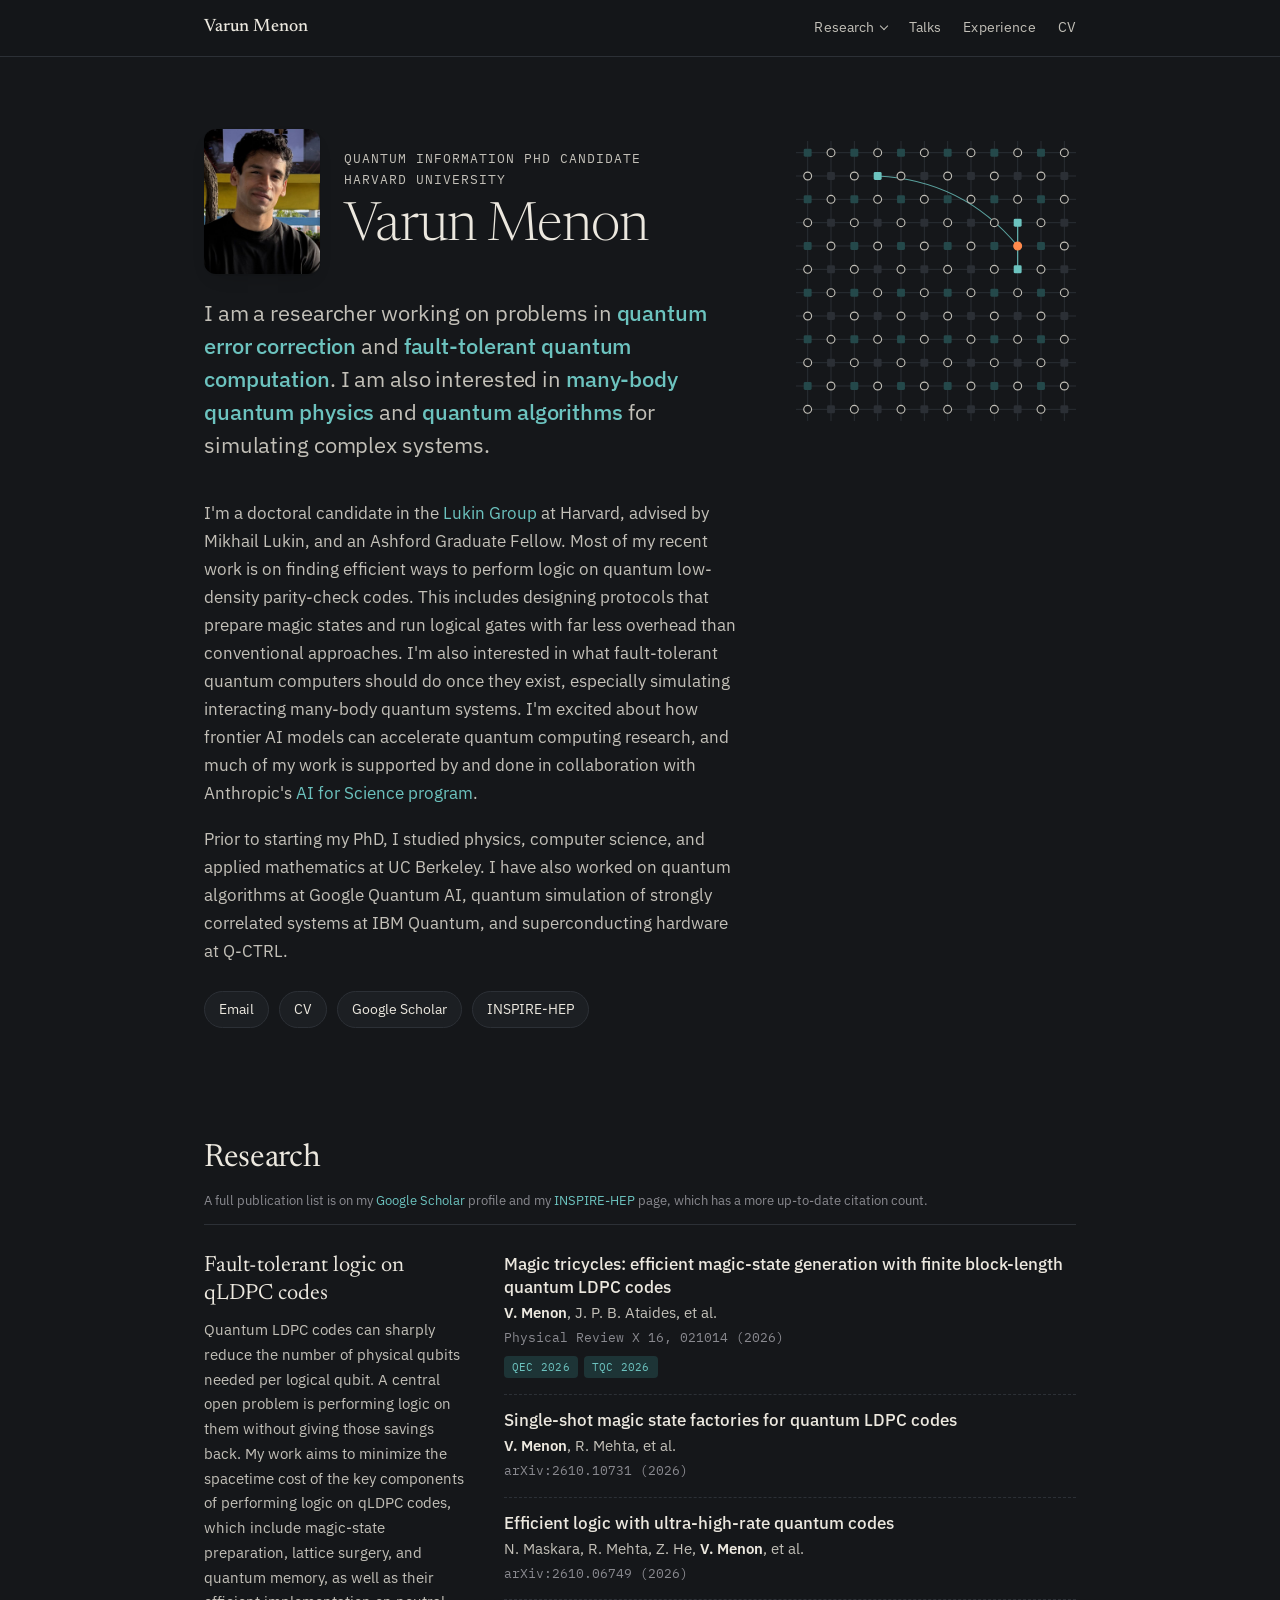
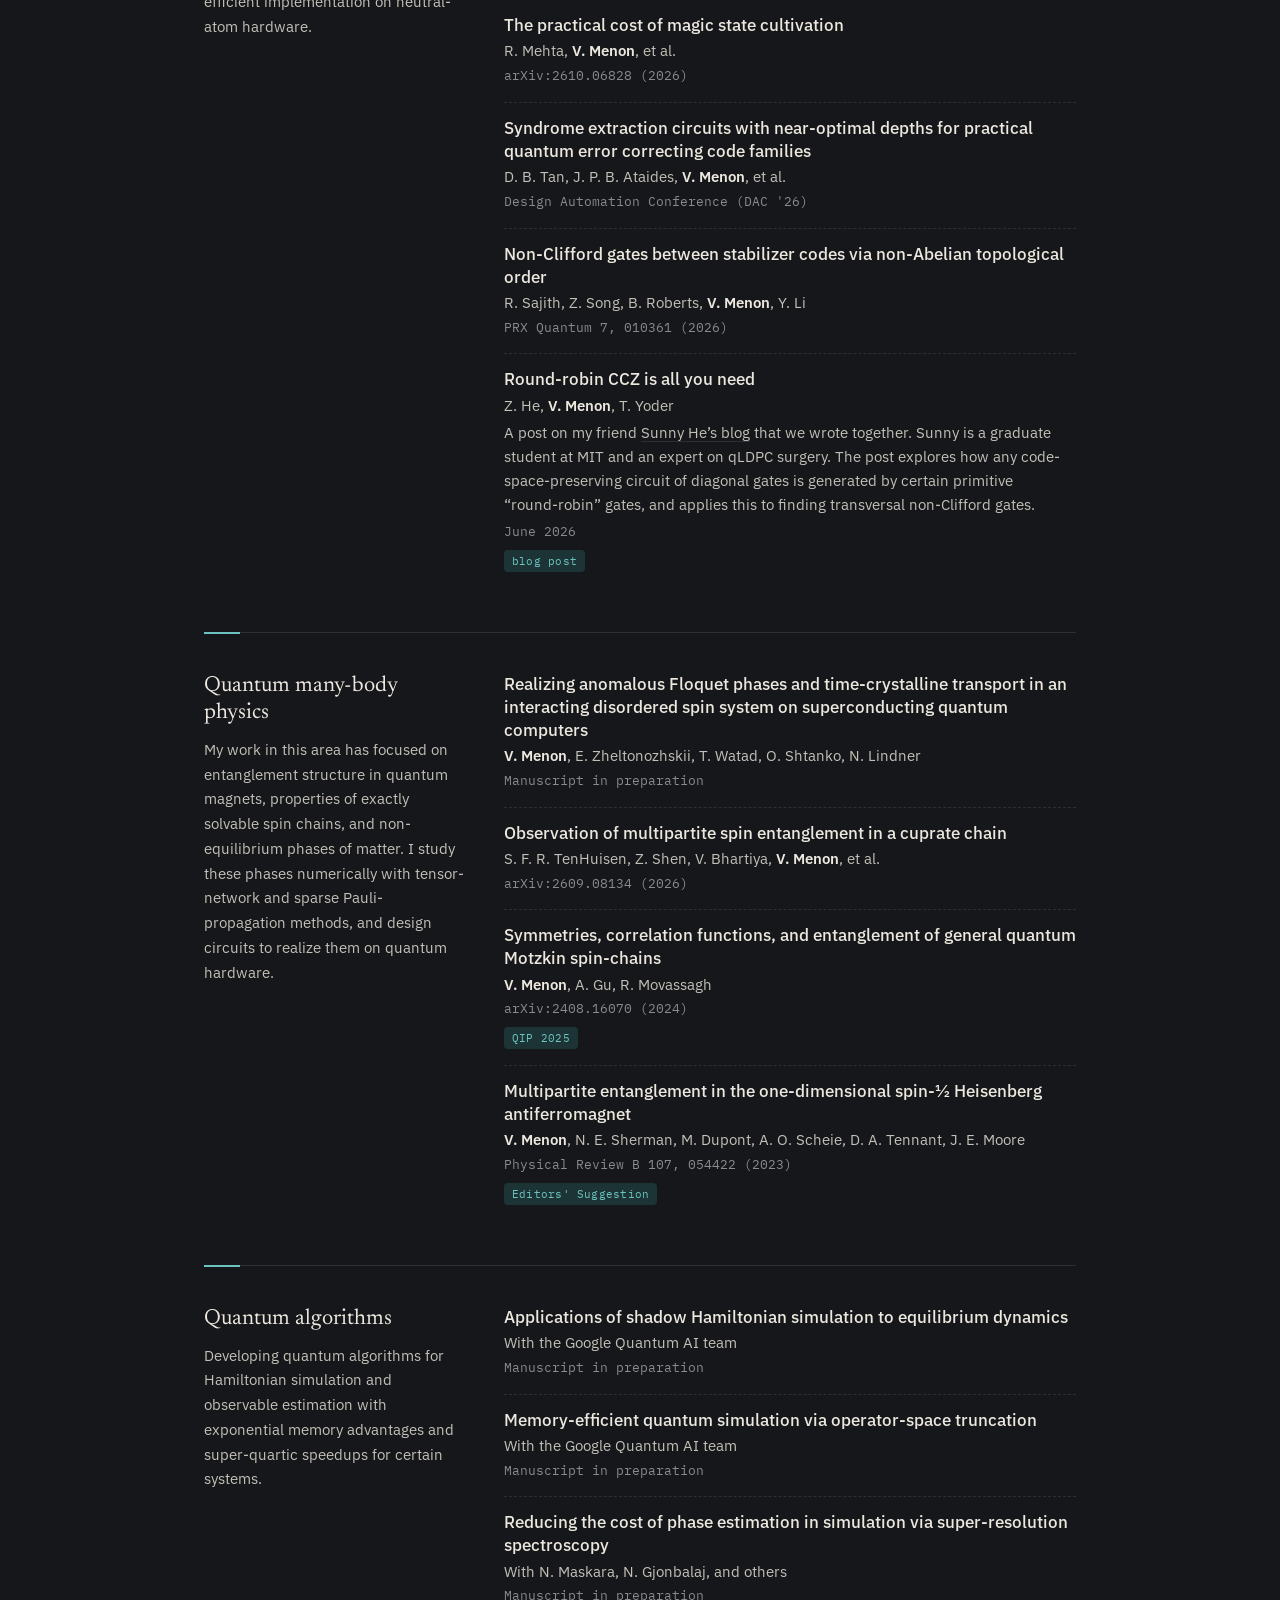
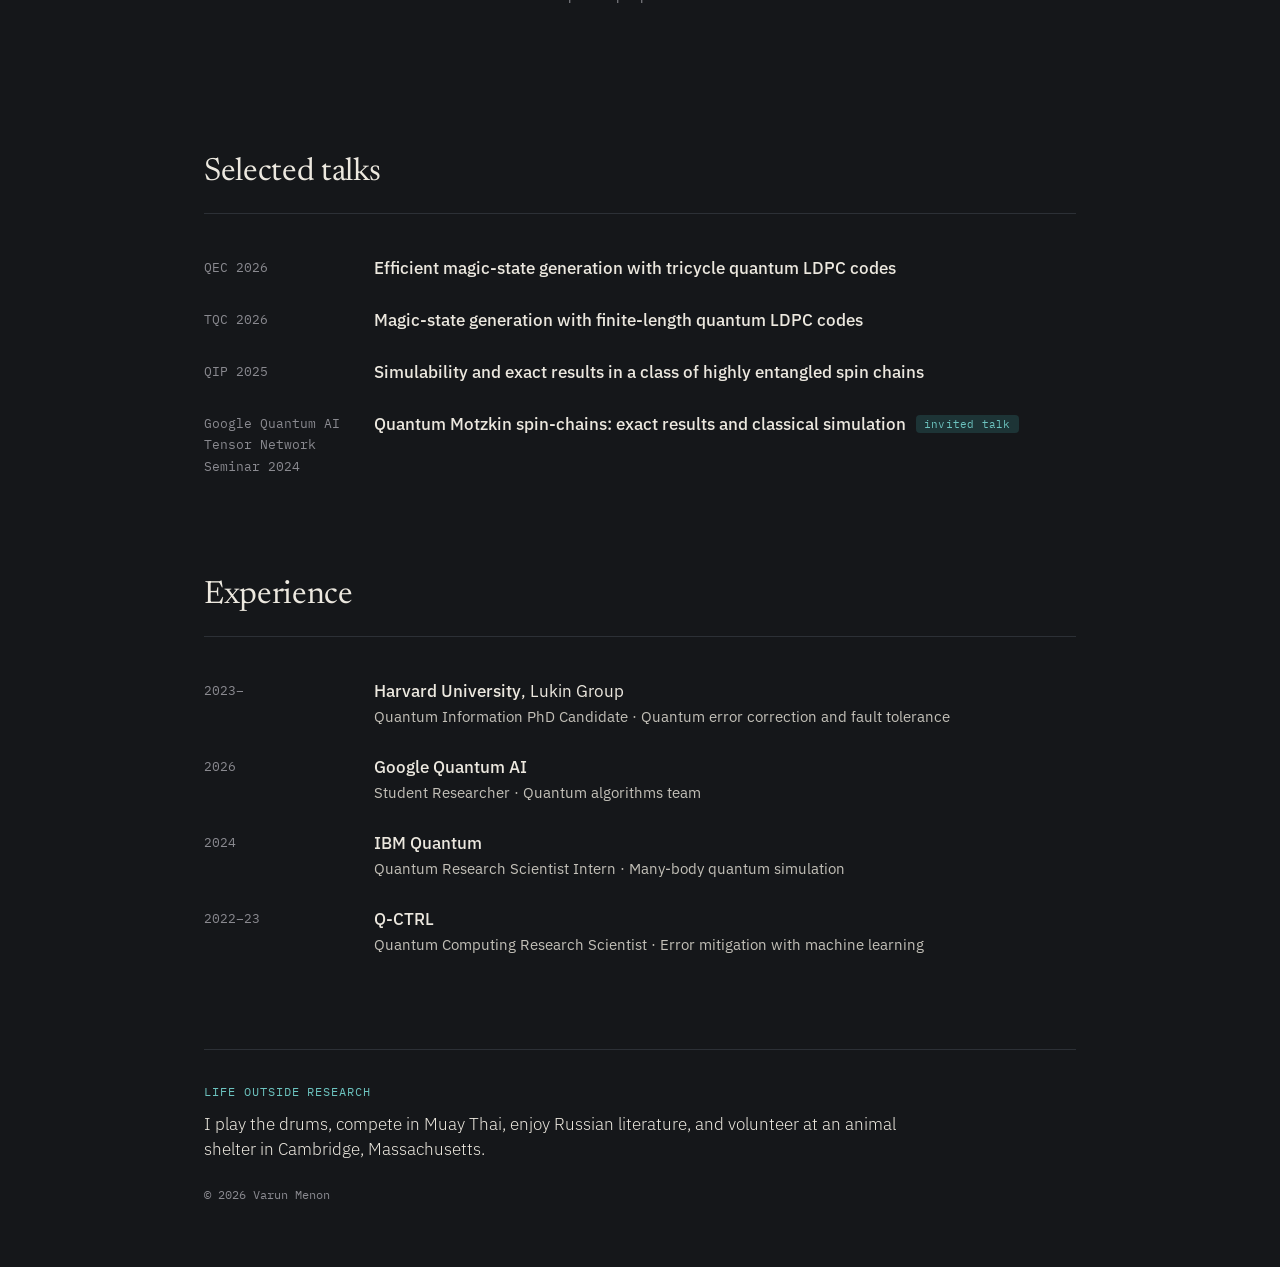
==== commit 10f919a5: "Point round-robin CCZ links to PDF and blog index Co-Authored-By: Claude Opus 5.5 <noreply@anthropic" ====
--- a/index.html
+++ b/index.html
@@ -158,9 +158,9 @@
             <span class="venue">PRX Quantum 7, 010361 (2026)</span>
           </li>
           <li>
-            <a class="title" href="https://sunnyzhiyanghe.github.io/blog/round-robin-ccz/">Round-robin CCZ is all you need</a>
+            <a class="title" href="https://sunnyzhiyanghe.github.io/files/Notes/Round-robin-CCZ.pdf">Round-robin CCZ is all you need</a>
             <span class="authors">Z. He, <b>V. Menon</b>, T. Yoder</span>
-            <span class="desc">A post on my friend <a href="https://sunnyzhiyanghe.github.io/#writings_and_talks">Sunny He&rsquo;s blog</a> that we wrote together. Sunny is a graduate student at MIT and an expert on qLDPC surgery. The post explores how any code-space-preserving circuit of diagonal gates is generated by certain primitive &ldquo;round-robin&rdquo; gates, and applies this to finding transversal non-Clifford gates.</span>
+            <span class="desc">A post on my friend <a href="https://sunnyzhiyanghe.github.io/blog">Sunny He&rsquo;s blog</a> that we wrote together. Sunny is a graduate student at MIT and an expert on qLDPC surgery. The post explores how any code-space-preserving circuit of diagonal gates is generated by certain primitive &ldquo;round-robin&rdquo; gates, and applies this to finding transversal non-Clifford gates.</span>
             <span class="venue">June 2026</span>
             <span class="tags"><span class="tag">blog post</span></span>
           </li>
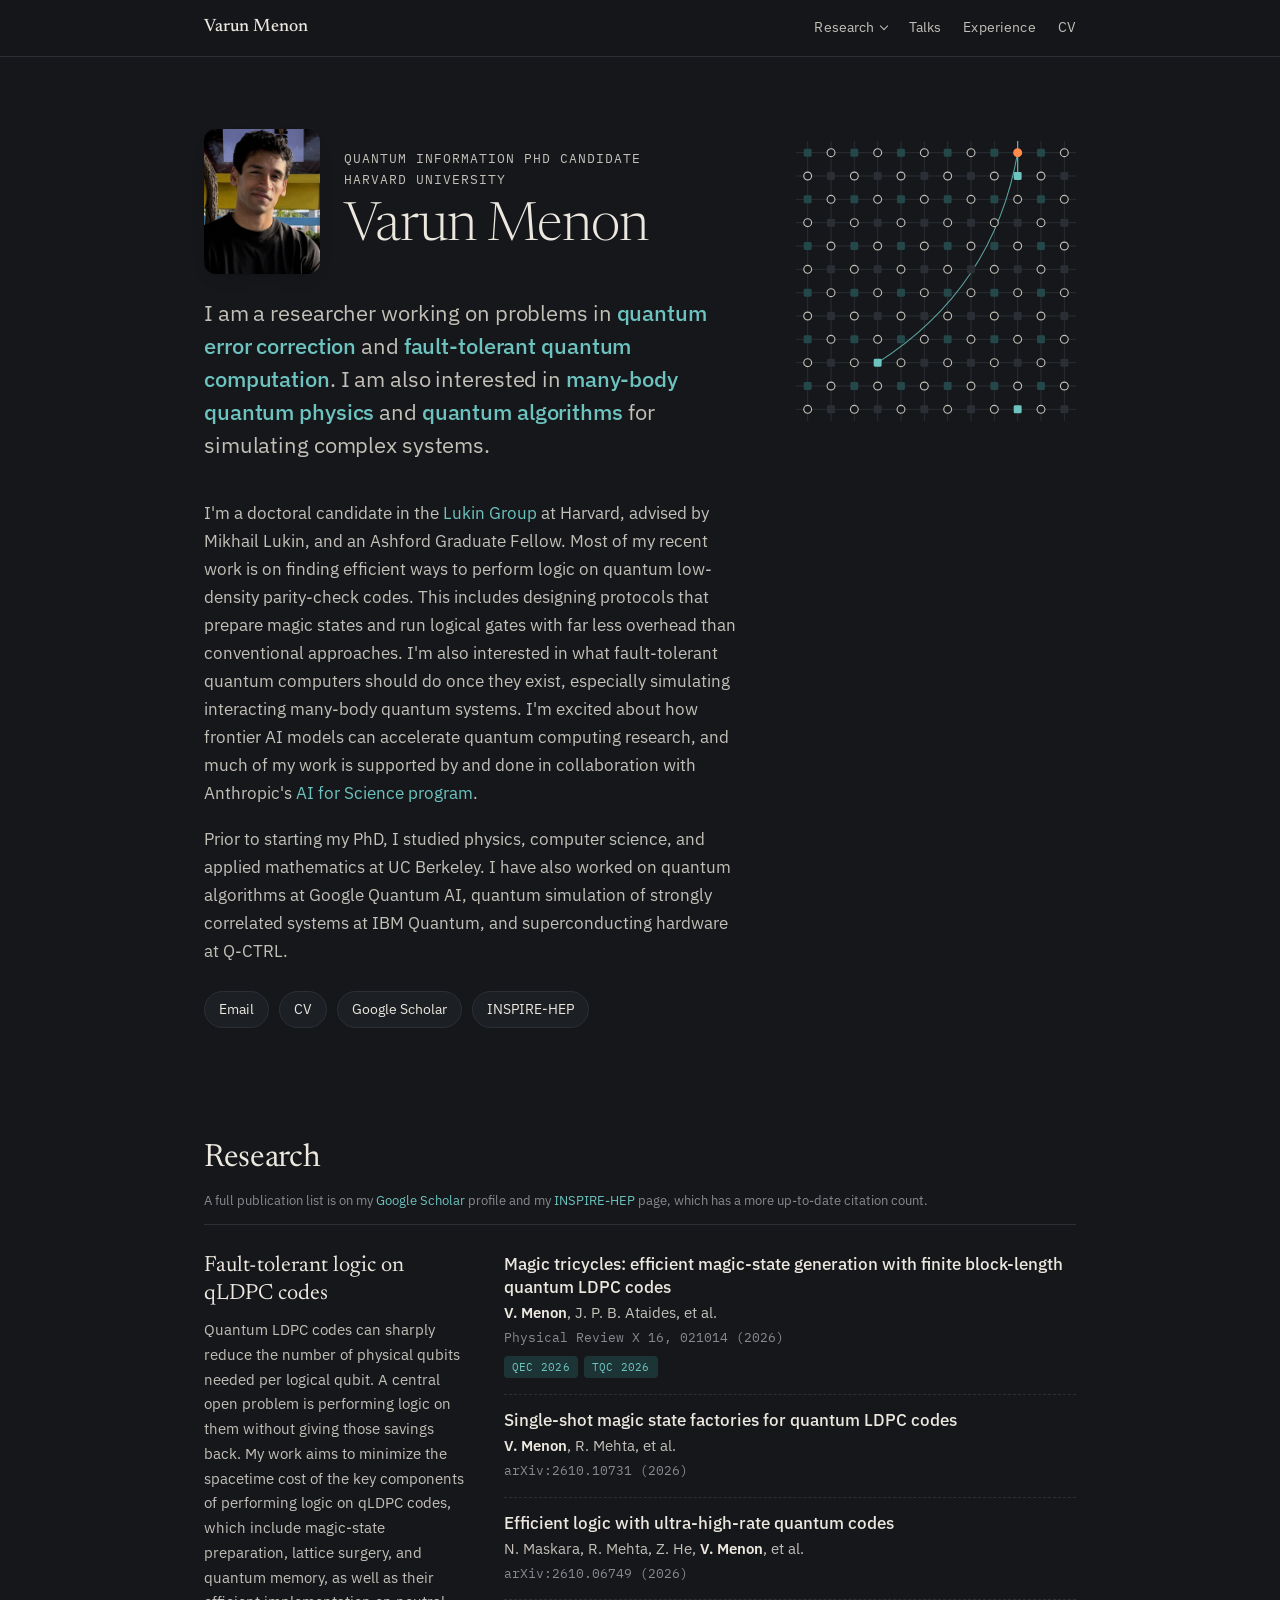
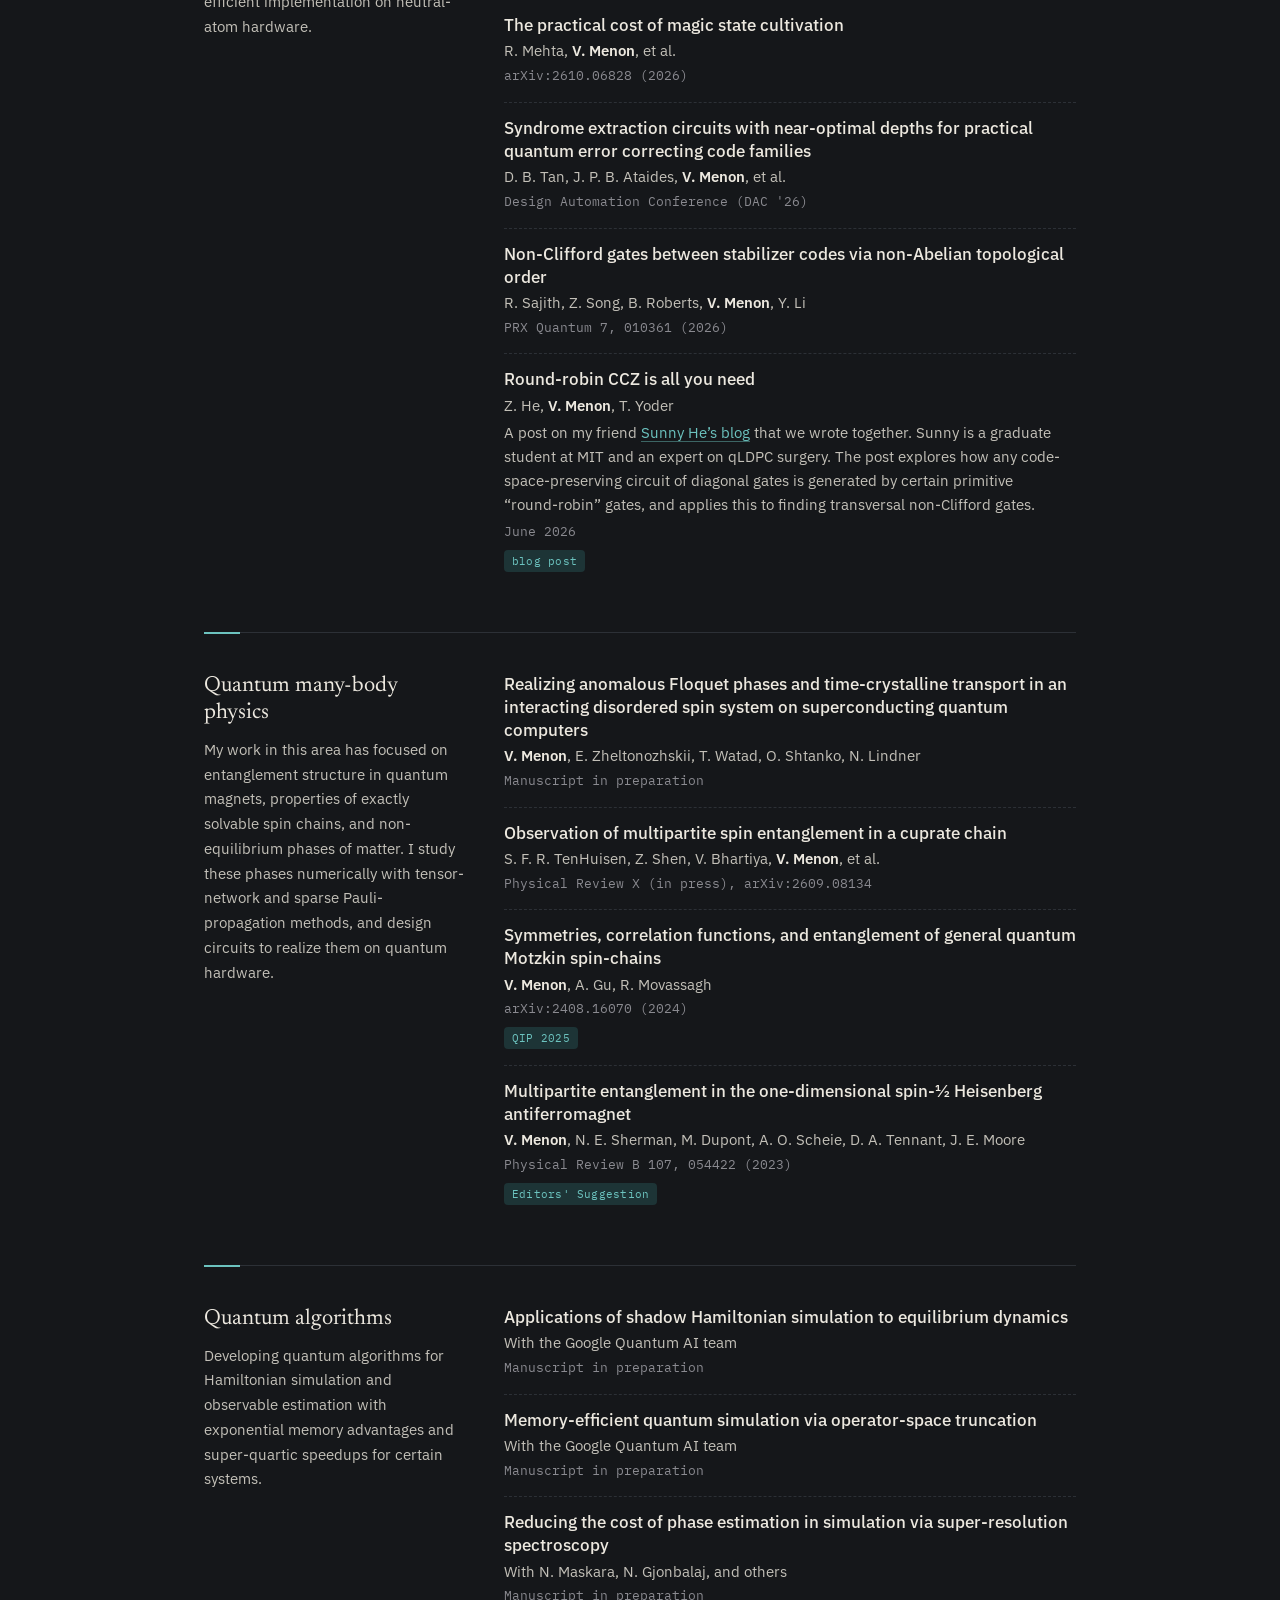
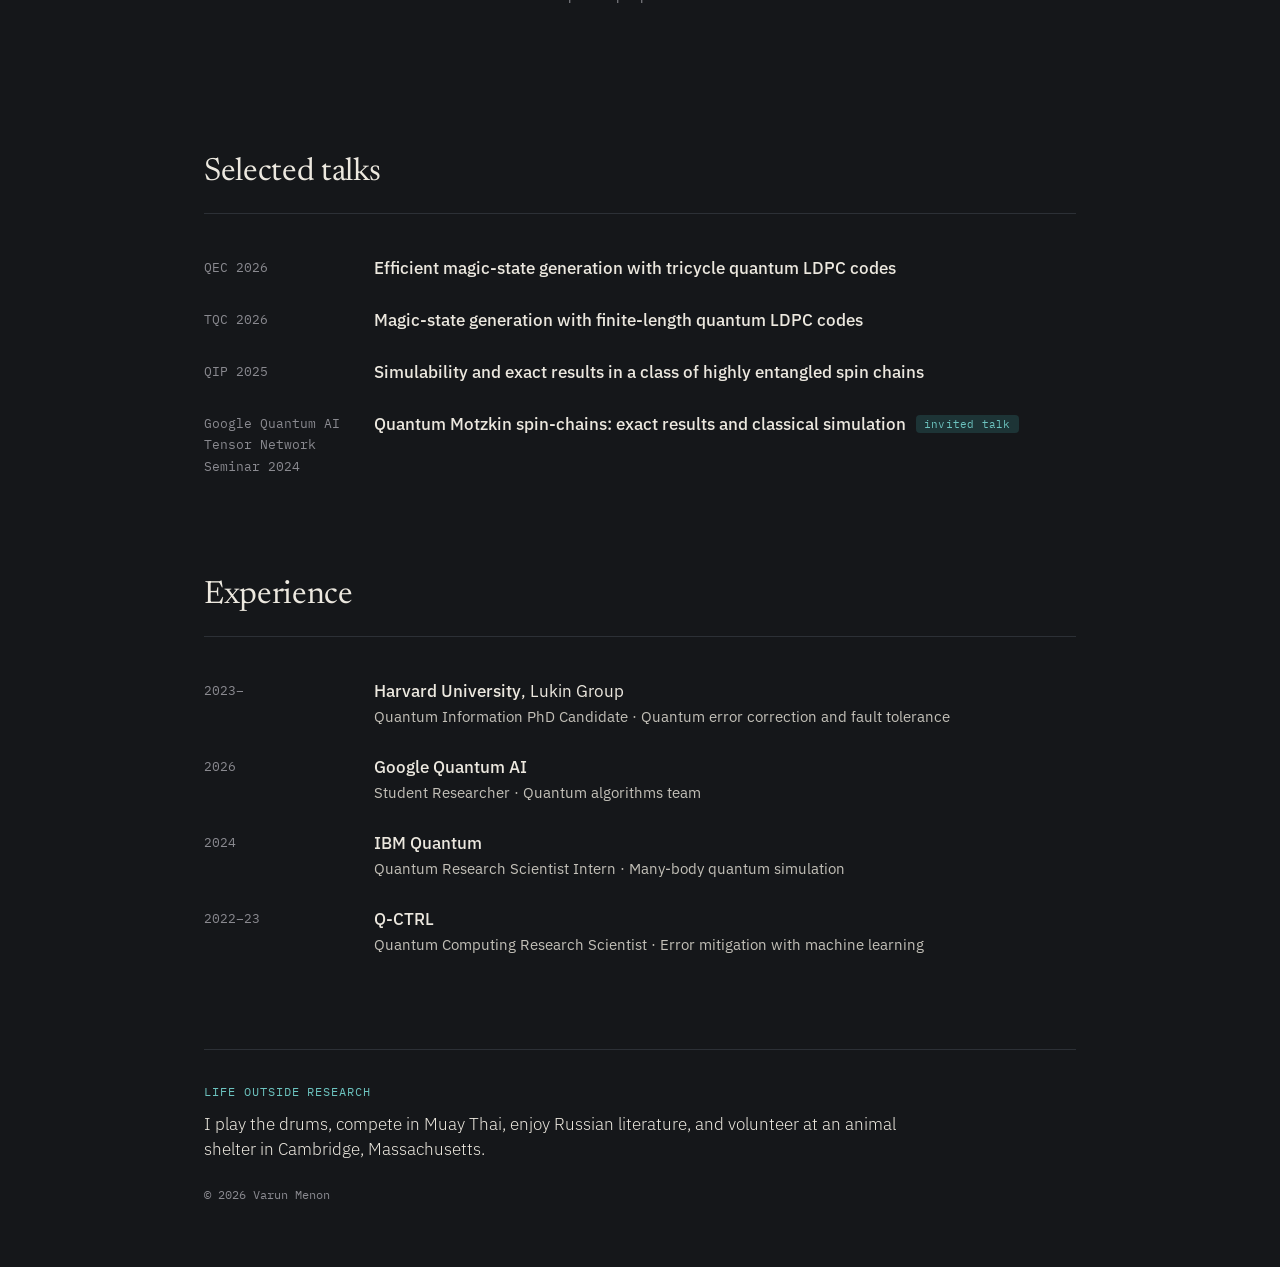
==== commit 6be70af6: "Mark cuprate chain entanglement paper as in press at PRX Co-Authored-By: Claude Opus 5.5 <noreply@an" ====
--- a/index.html
+++ b/index.html
@@ -188,7 +188,7 @@
           <li>
             <a class="title" href="https://arxiv.org/abs/2609.08134">Observation of multipartite spin entanglement in a cuprate chain</a>
             <span class="authors">S. F. R. TenHuisen, Z. Shen, V. Bhartiya, <b>V. Menon</b>, et al.</span>
-            <span class="venue">arXiv:2609.08134 (2026)</span>
+            <span class="venue">Physical Review X (in press), arXiv:2609.08134</span>
           </li>
           <li>
             <a class="title" href="https://arxiv.org/abs/2408.16070">Symmetries, correlation functions, and entanglement of general quantum Motzkin spin-chains</a>
--- a/style.css
+++ b/style.css
@@ -346,9 +346,9 @@
   margin: 2px 0 2px;
 }
 .pubs .desc a {
-  color: inherit;
+  color: var(--accent);
   text-decoration: underline;
-  text-decoration-color: var(--rule);
+  text-decoration-color: color-mix(in srgb, var(--accent) 45%, transparent);
   text-underline-offset: 3px;
   background-image: none;
 }
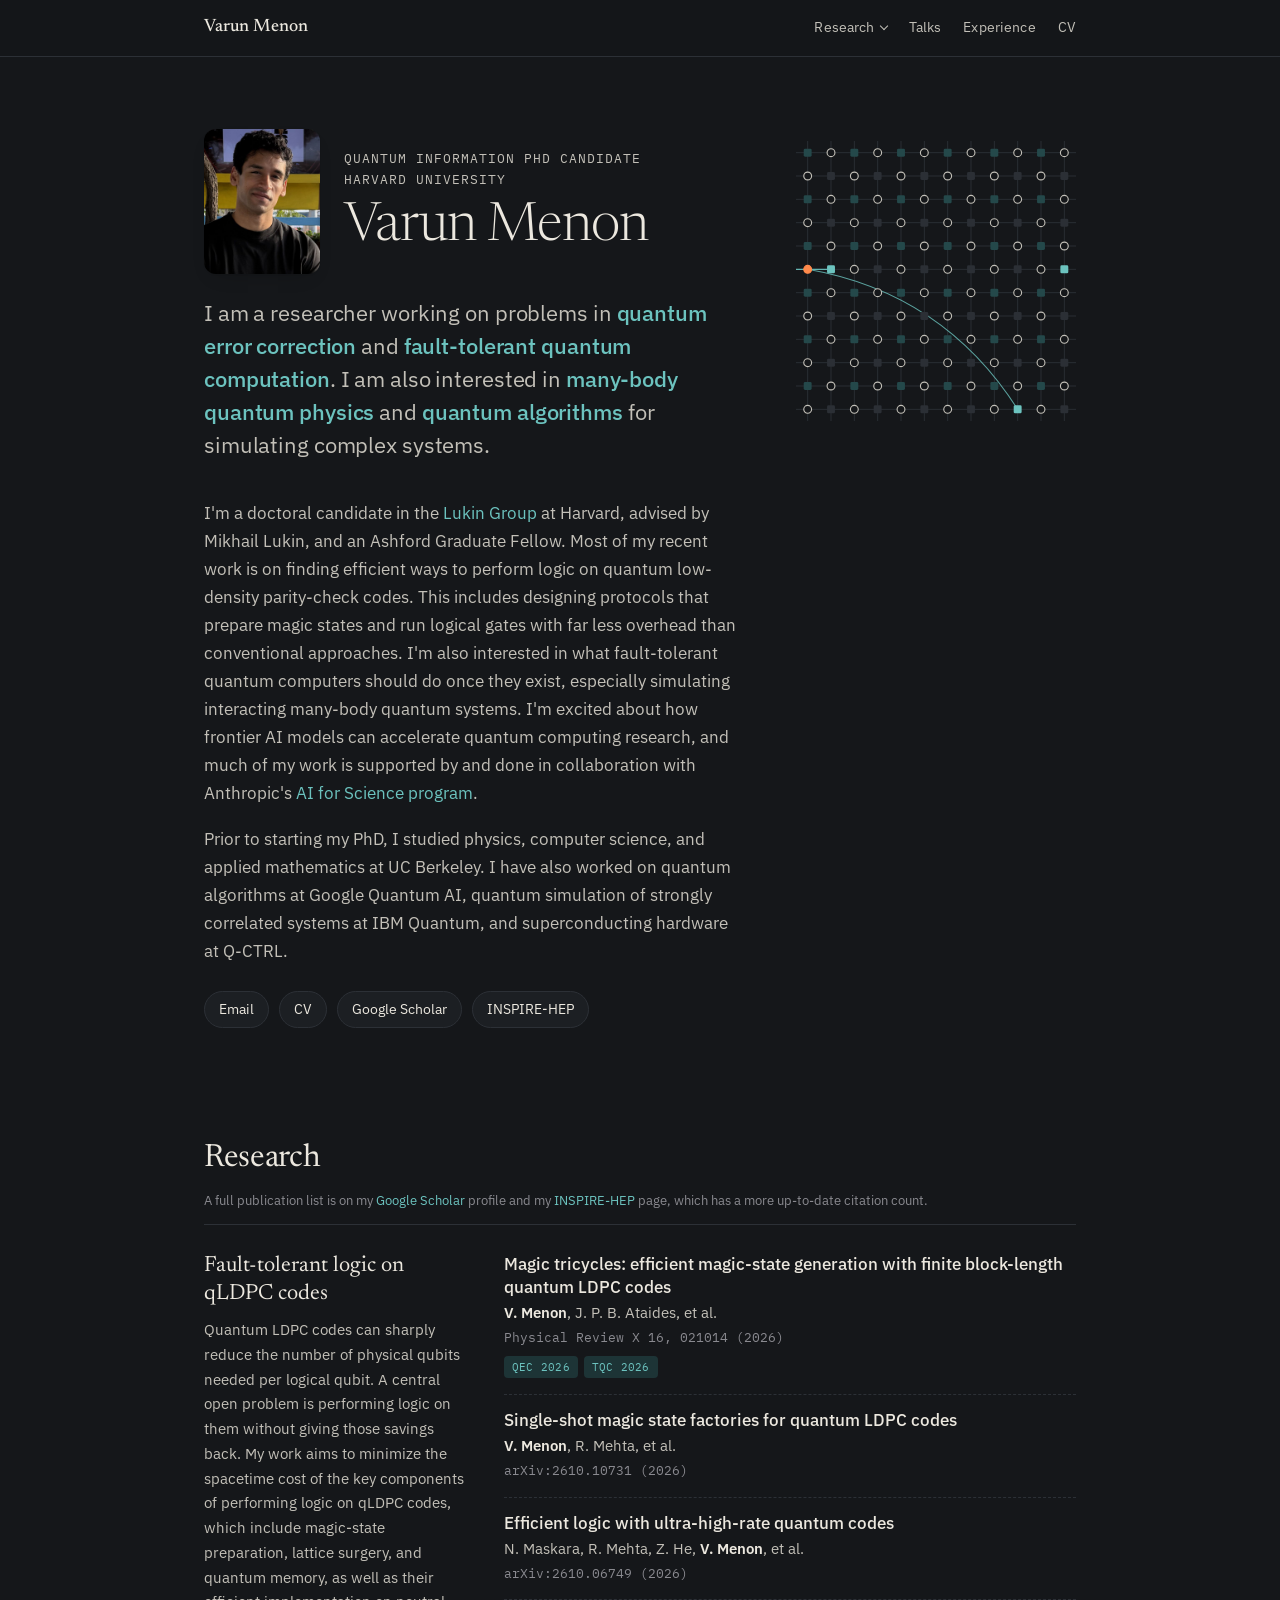
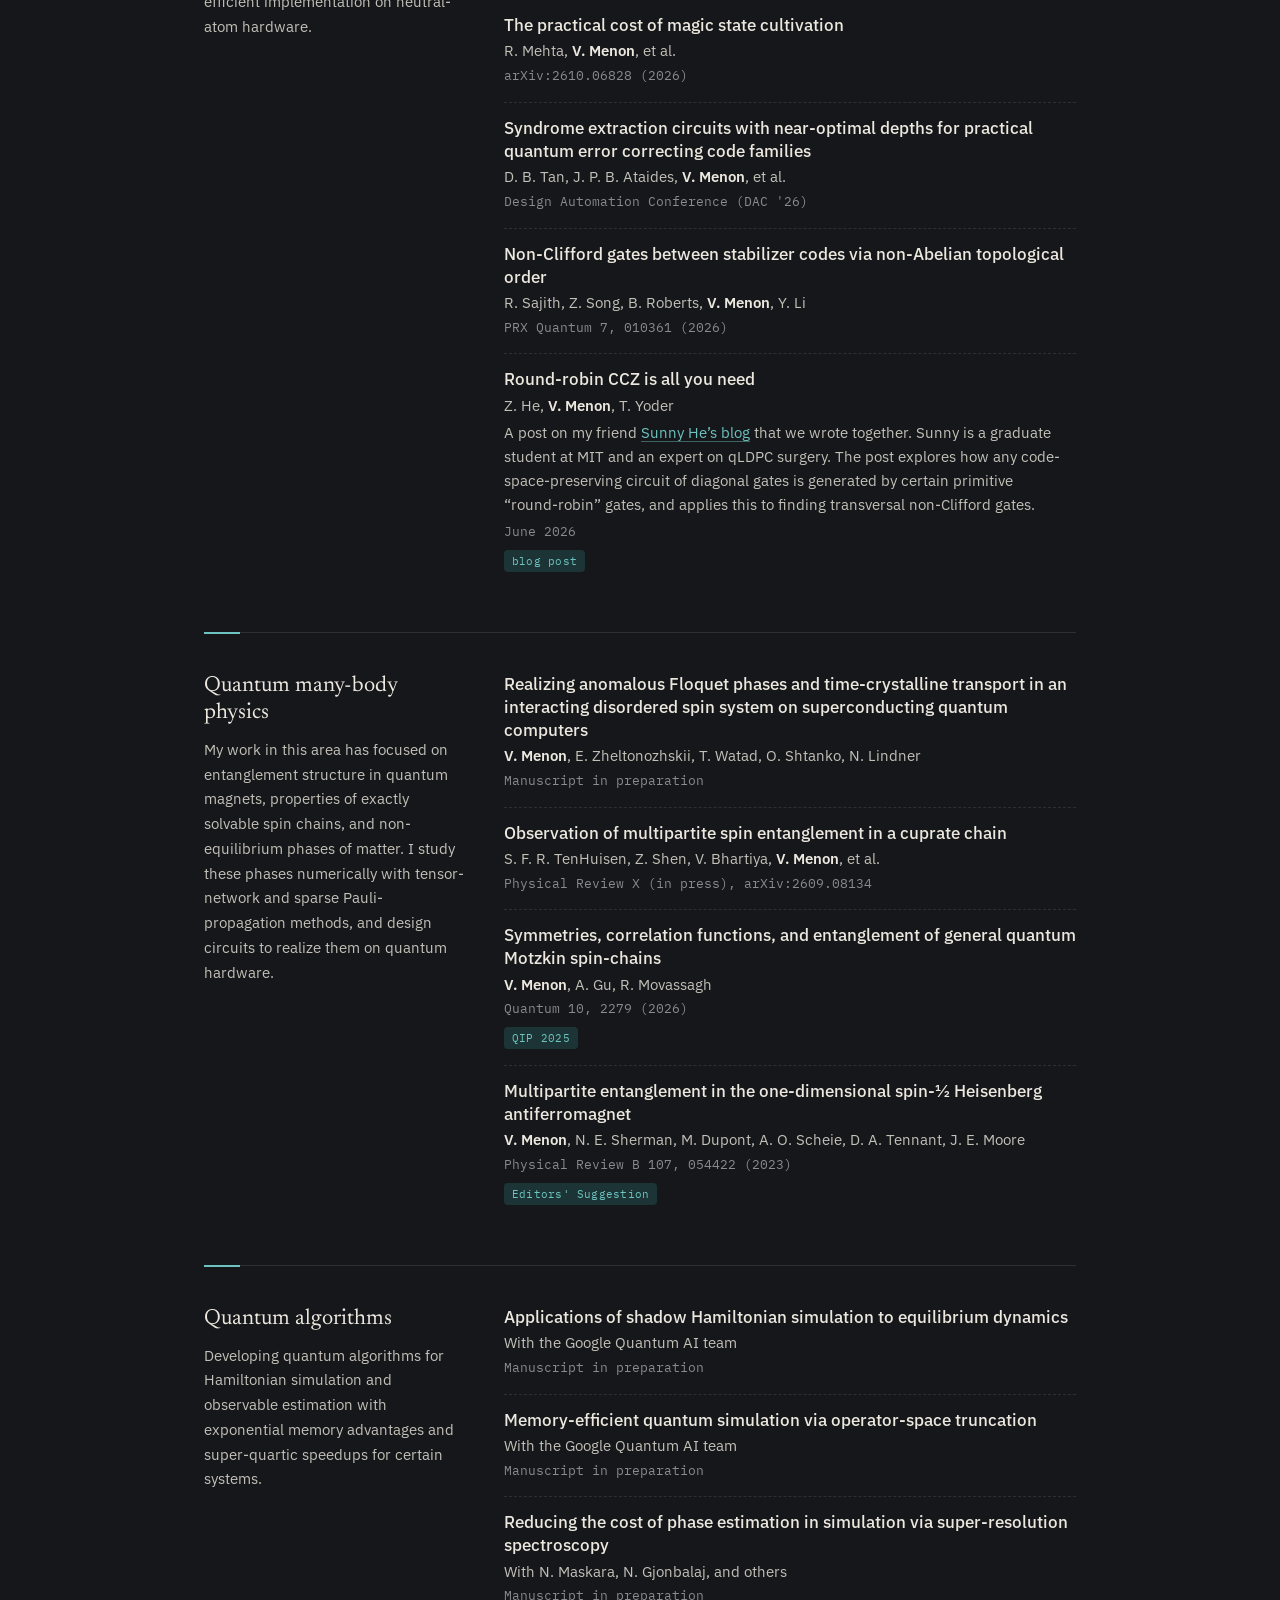
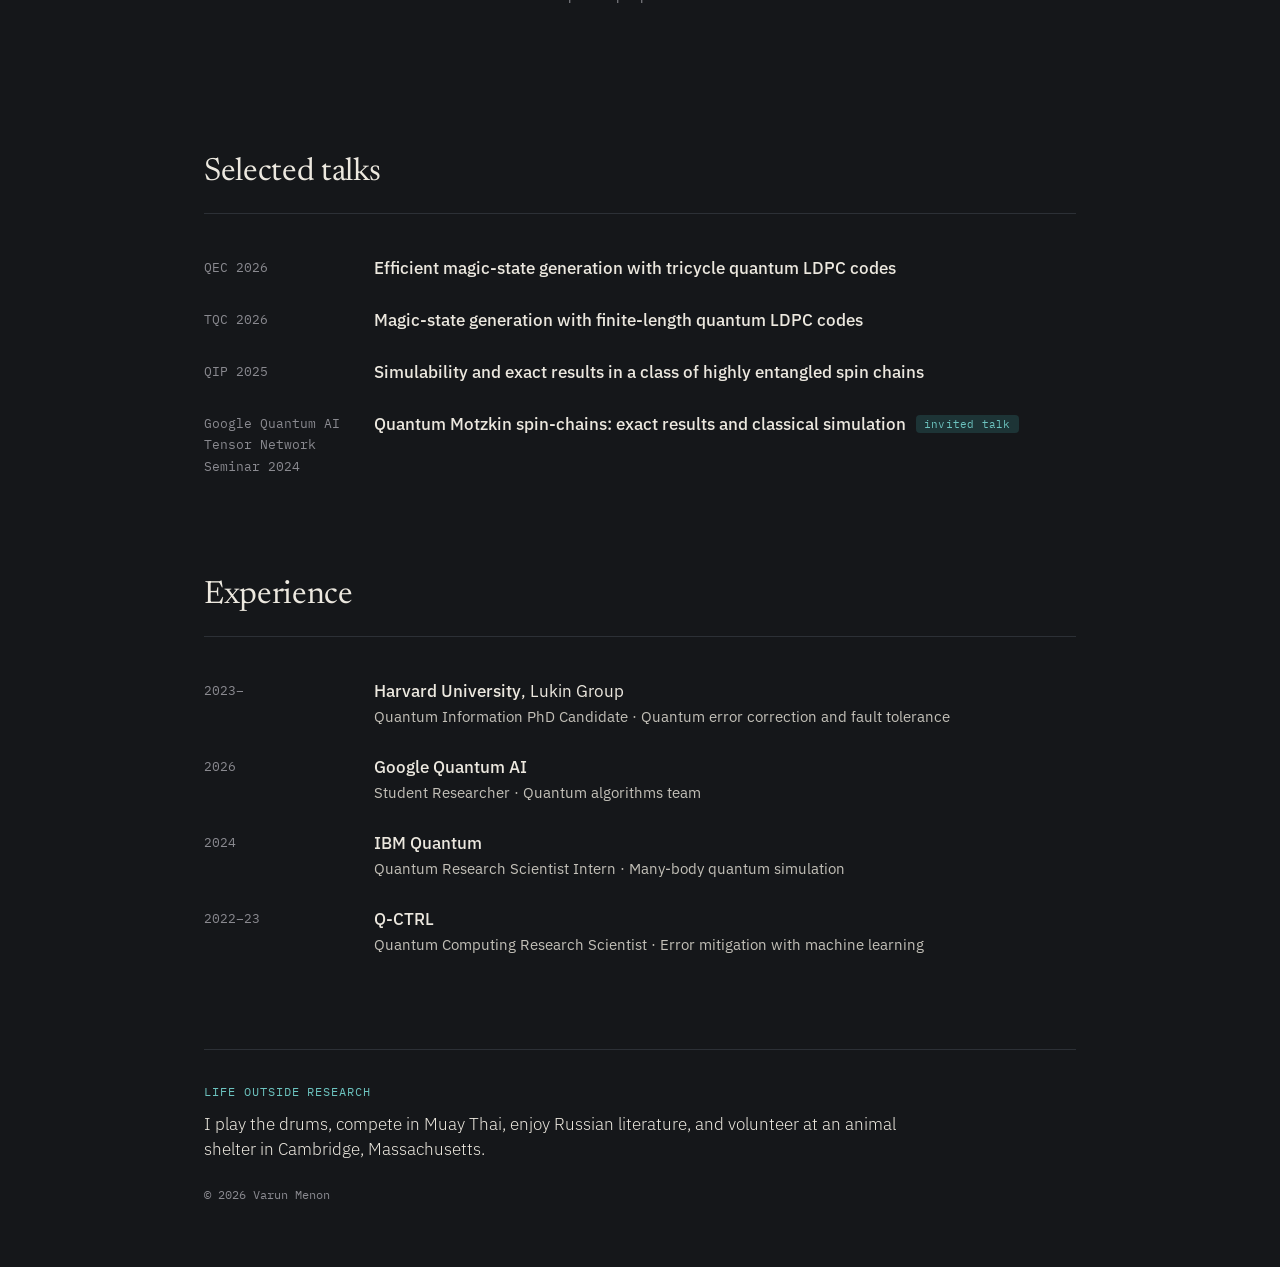
==== commit c8e8f1e2: "Mark Motzkin spin-chain paper as published in Quantum Co-Authored-By: Claude Opus 5.5 <noreply@anthr" ====
--- a/index.html
+++ b/index.html
@@ -191,9 +191,9 @@
             <span class="venue">Physical Review X (in press), arXiv:2609.08134</span>
           </li>
           <li>
-            <a class="title" href="https://arxiv.org/abs/2408.16070">Symmetries, correlation functions, and entanglement of general quantum Motzkin spin-chains</a>
+            <a class="title" href="https://doi.org/10.22331/q-2026-11-20-2279">Symmetries, correlation functions, and entanglement of general quantum Motzkin spin-chains</a>
             <span class="authors"><b>V. Menon</b>, A. Gu, R. Movassagh</span>
-            <span class="venue">arXiv:2408.16070 (2024)</span>
+            <span class="venue">Quantum 10, 2279 (2026)</span>
             <span class="tags"><span class="tag">QIP 2025</span></span>
           </li>
           <li>
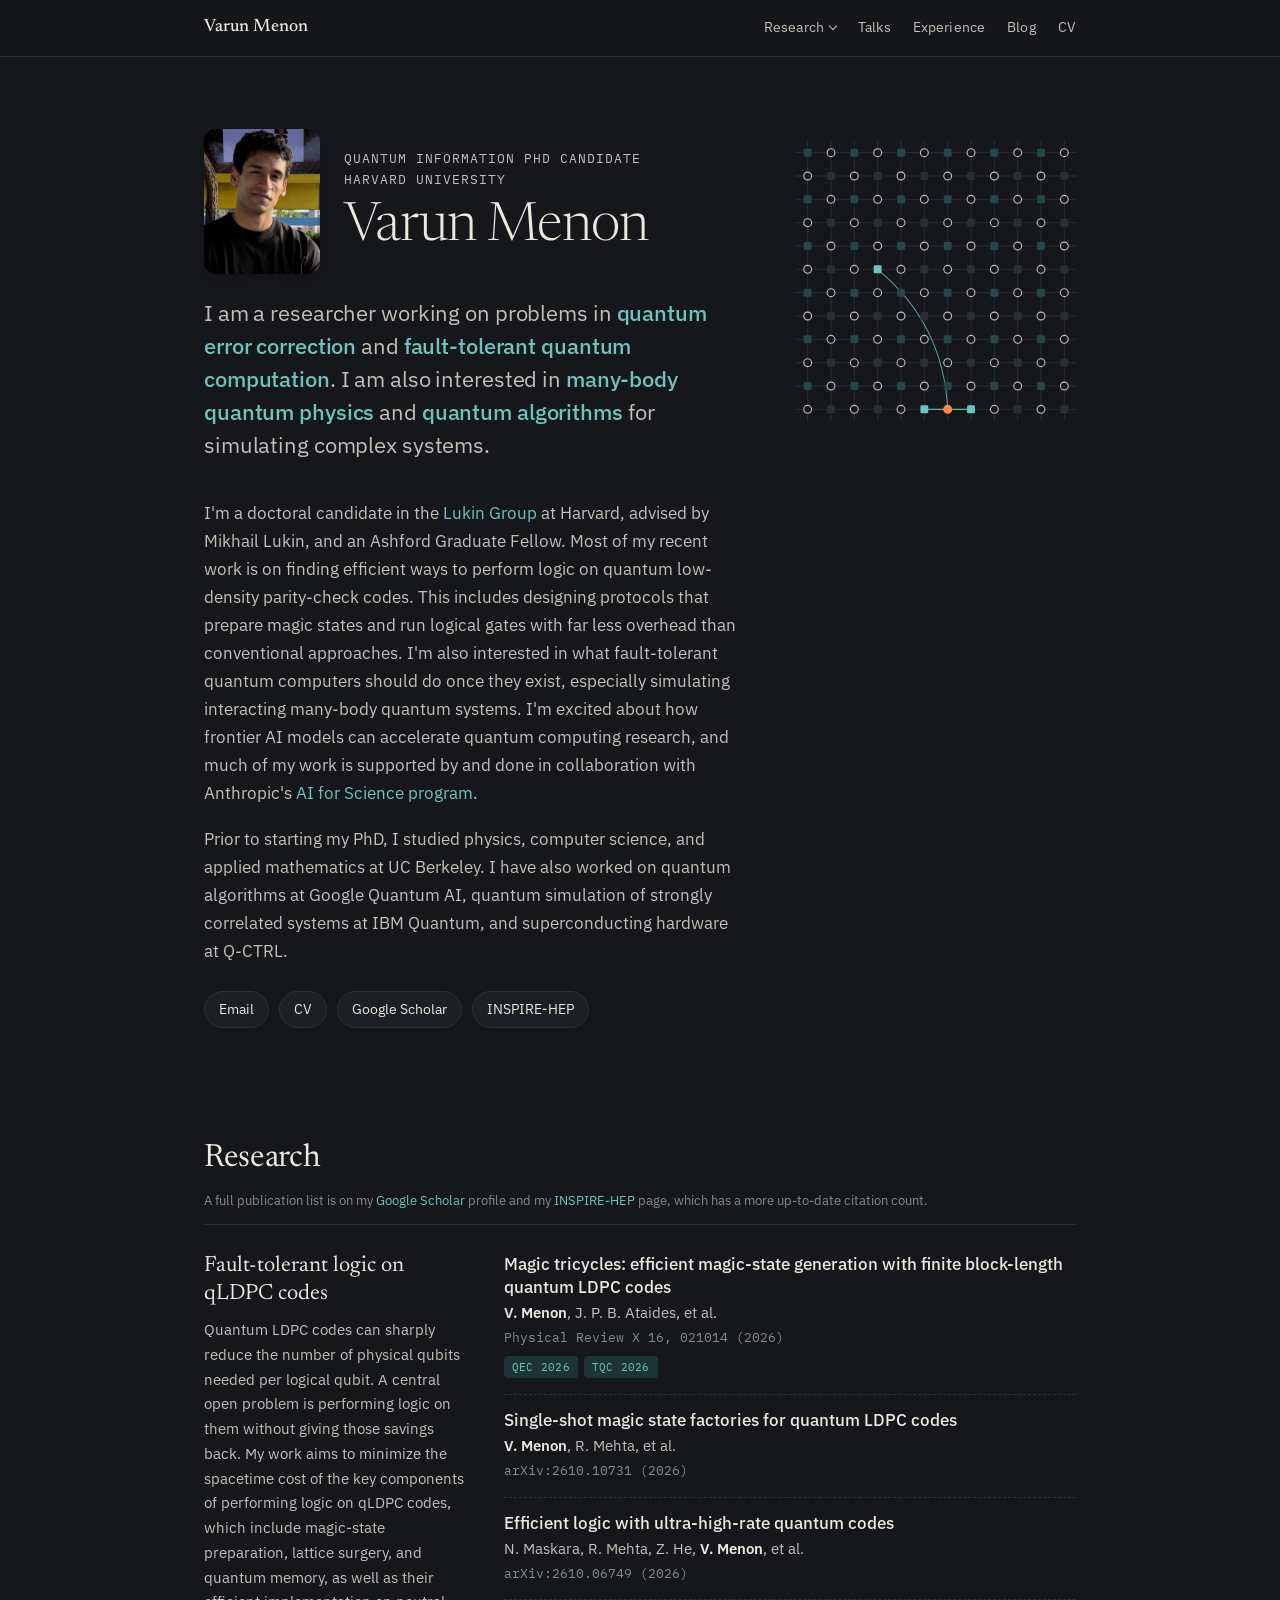
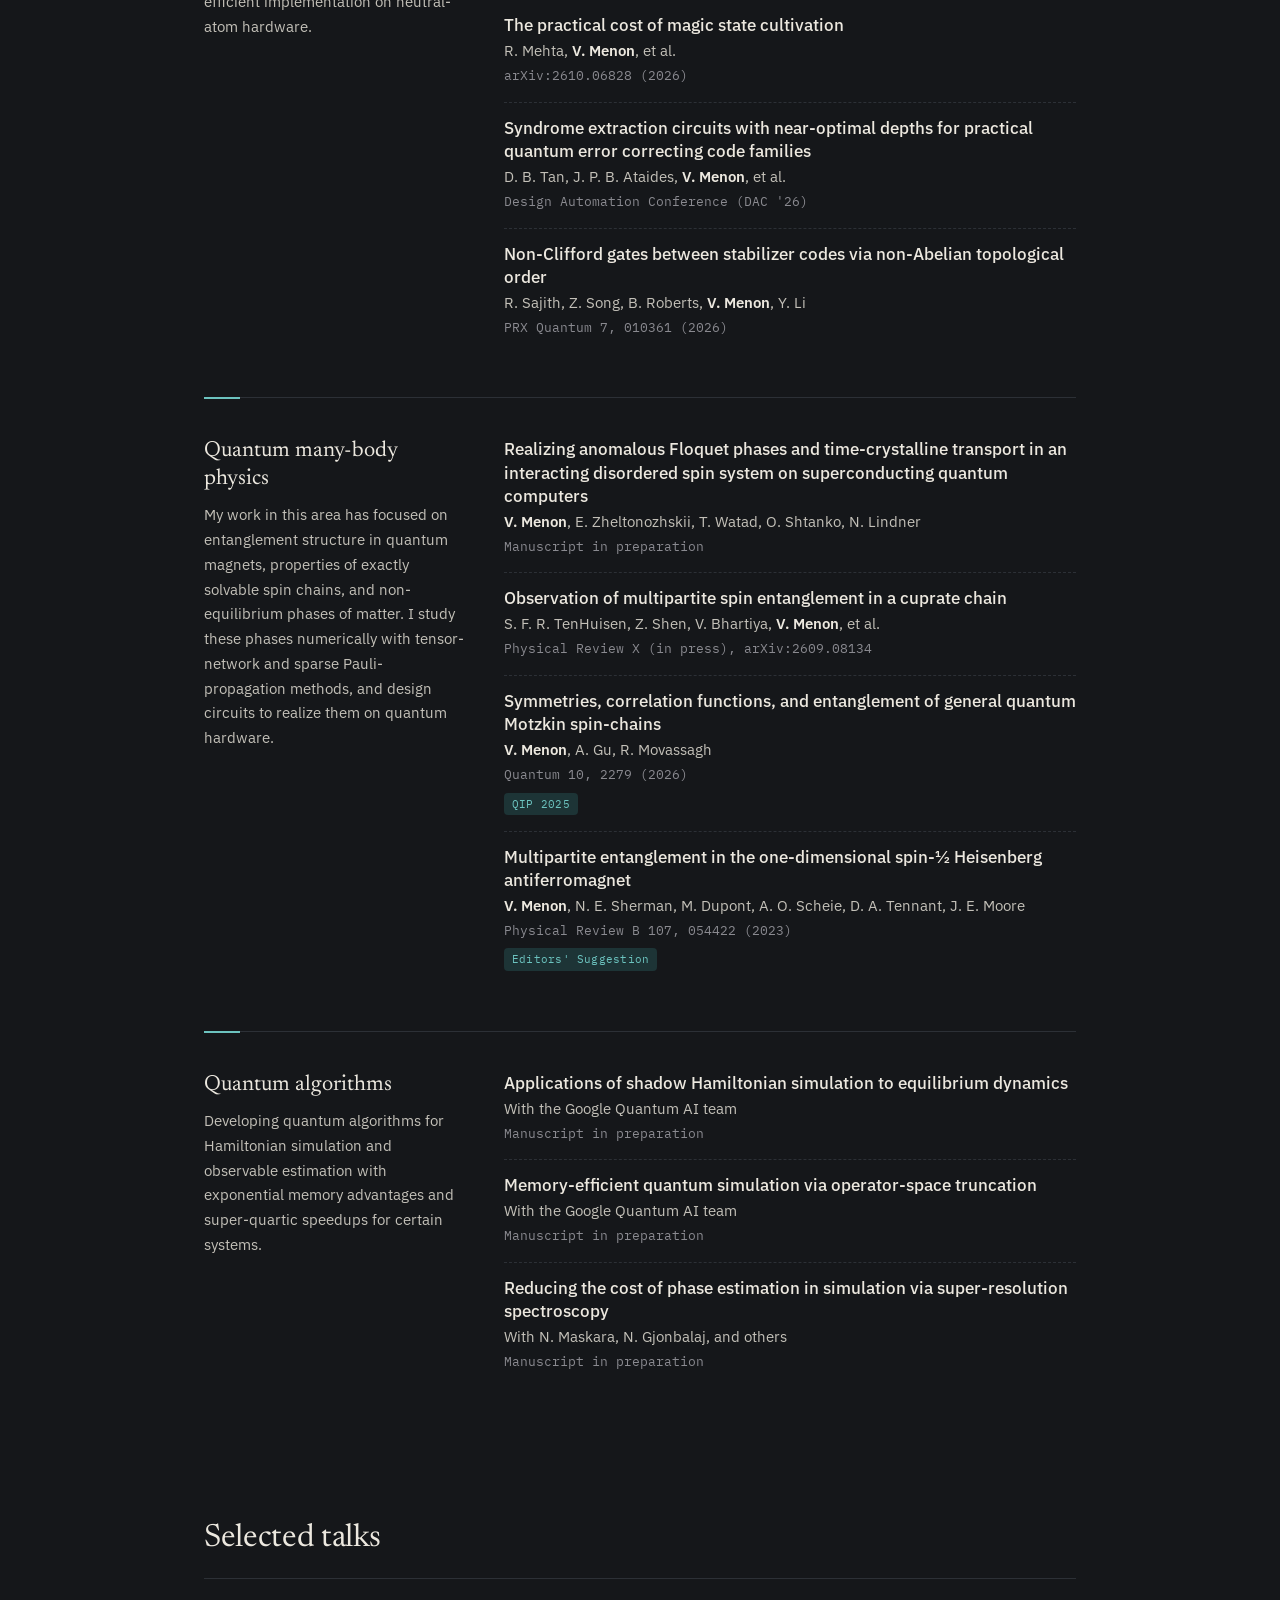
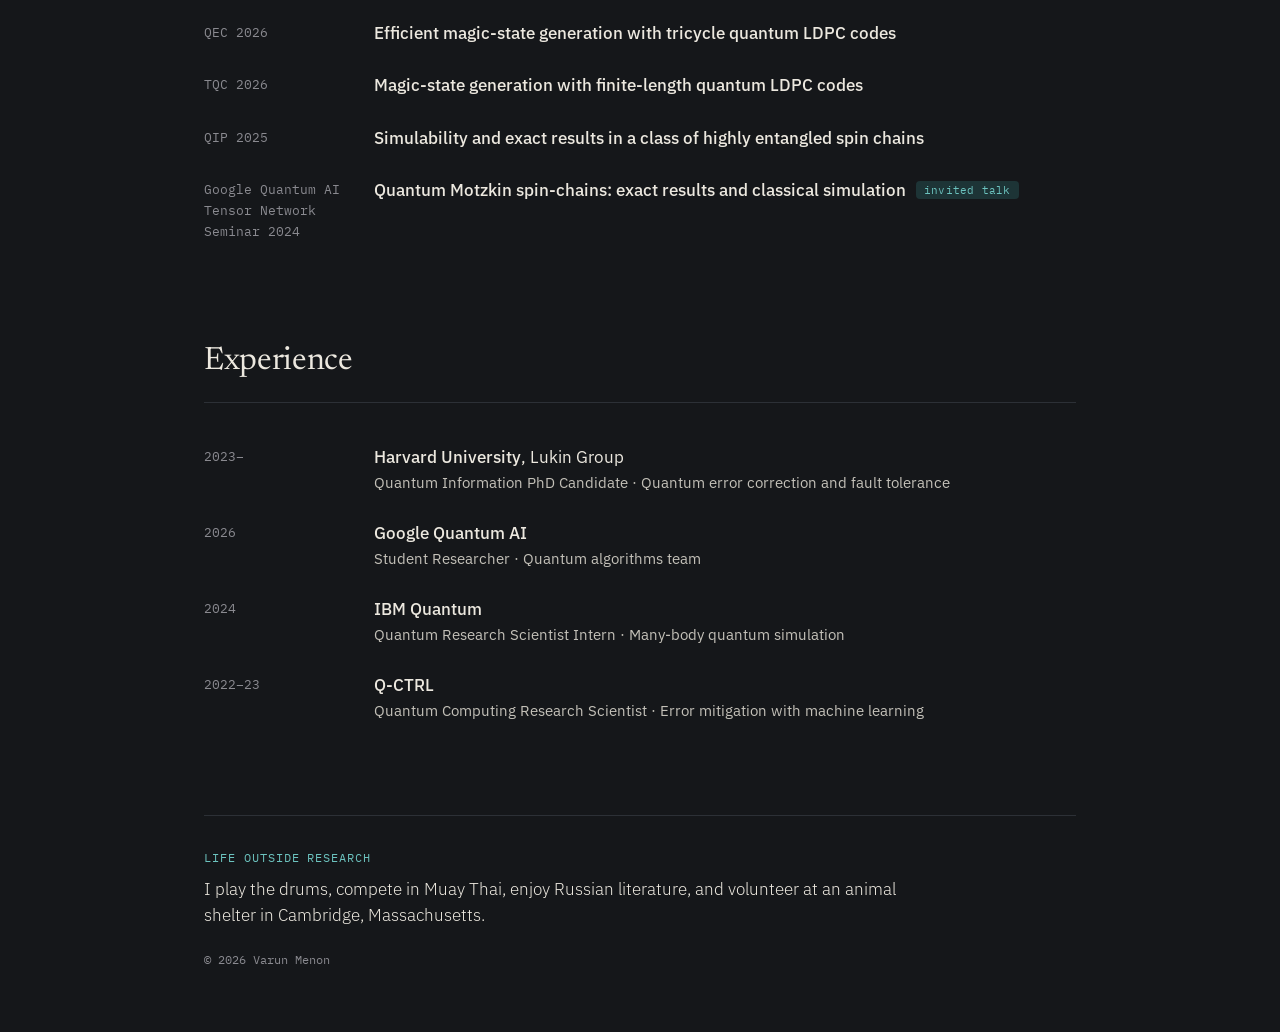
==== commit c0550fc5: "Add blog page and Sisyphus post Add a Blog tab with a separate blog index page, move the round-robin" ====
--- a/index.html
+++ b/index.html
@@ -51,6 +51,7 @@
         </div>
         <a href="#talks">Talks</a>
         <a href="#path" class="nav-exp">Experience</a>
+        <a href="blog/">Blog</a>
         <a href="static/cv.pdf">CV</a>
       </nav>
     </div>
@@ -157,13 +158,6 @@
             <span class="authors">R. Sajith, Z. Song, B. Roberts, <b>V. Menon</b>, Y. Li</span>
             <span class="venue">PRX Quantum 7, 010361 (2026)</span>
           </li>
-          <li>
-            <a class="title" href="https://sunnyzhiyanghe.github.io/files/Notes/Round-robin-CCZ.pdf">Round-robin CCZ is all you need</a>
-            <span class="authors">Z. He, <b>V. Menon</b>, T. Yoder</span>
-            <span class="desc">A post on my friend <a href="https://sunnyzhiyanghe.github.io/blog">Sunny He&rsquo;s blog</a> that we wrote together. Sunny is a graduate student at MIT and an expert on qLDPC surgery. The post explores how any code-space-preserving circuit of diagonal gates is generated by certain primitive &ldquo;round-robin&rdquo; gates, and applies this to finding transversal non-Clifford gates.</span>
-            <span class="venue">June 2026</span>
-            <span class="tags"><span class="tag">blog post</span></span>
-          </li>
         </ol>
       </div>
 
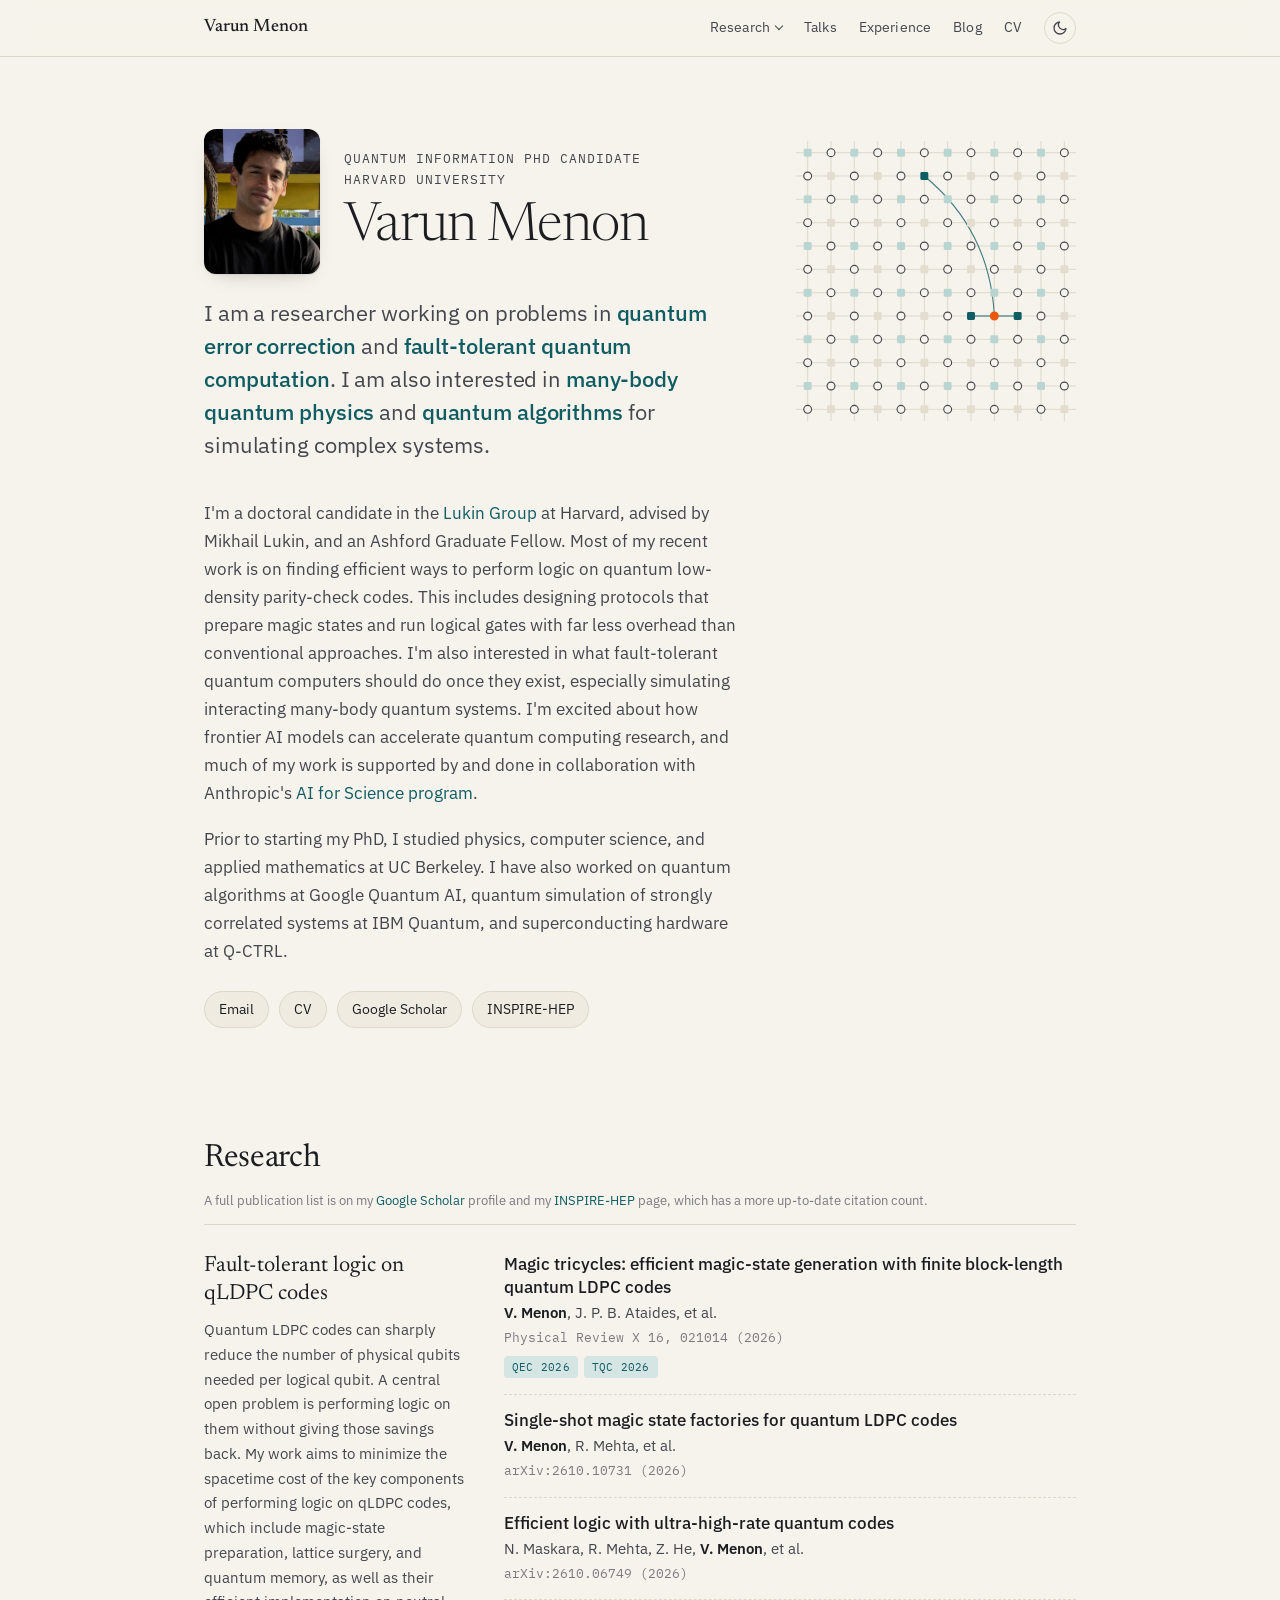
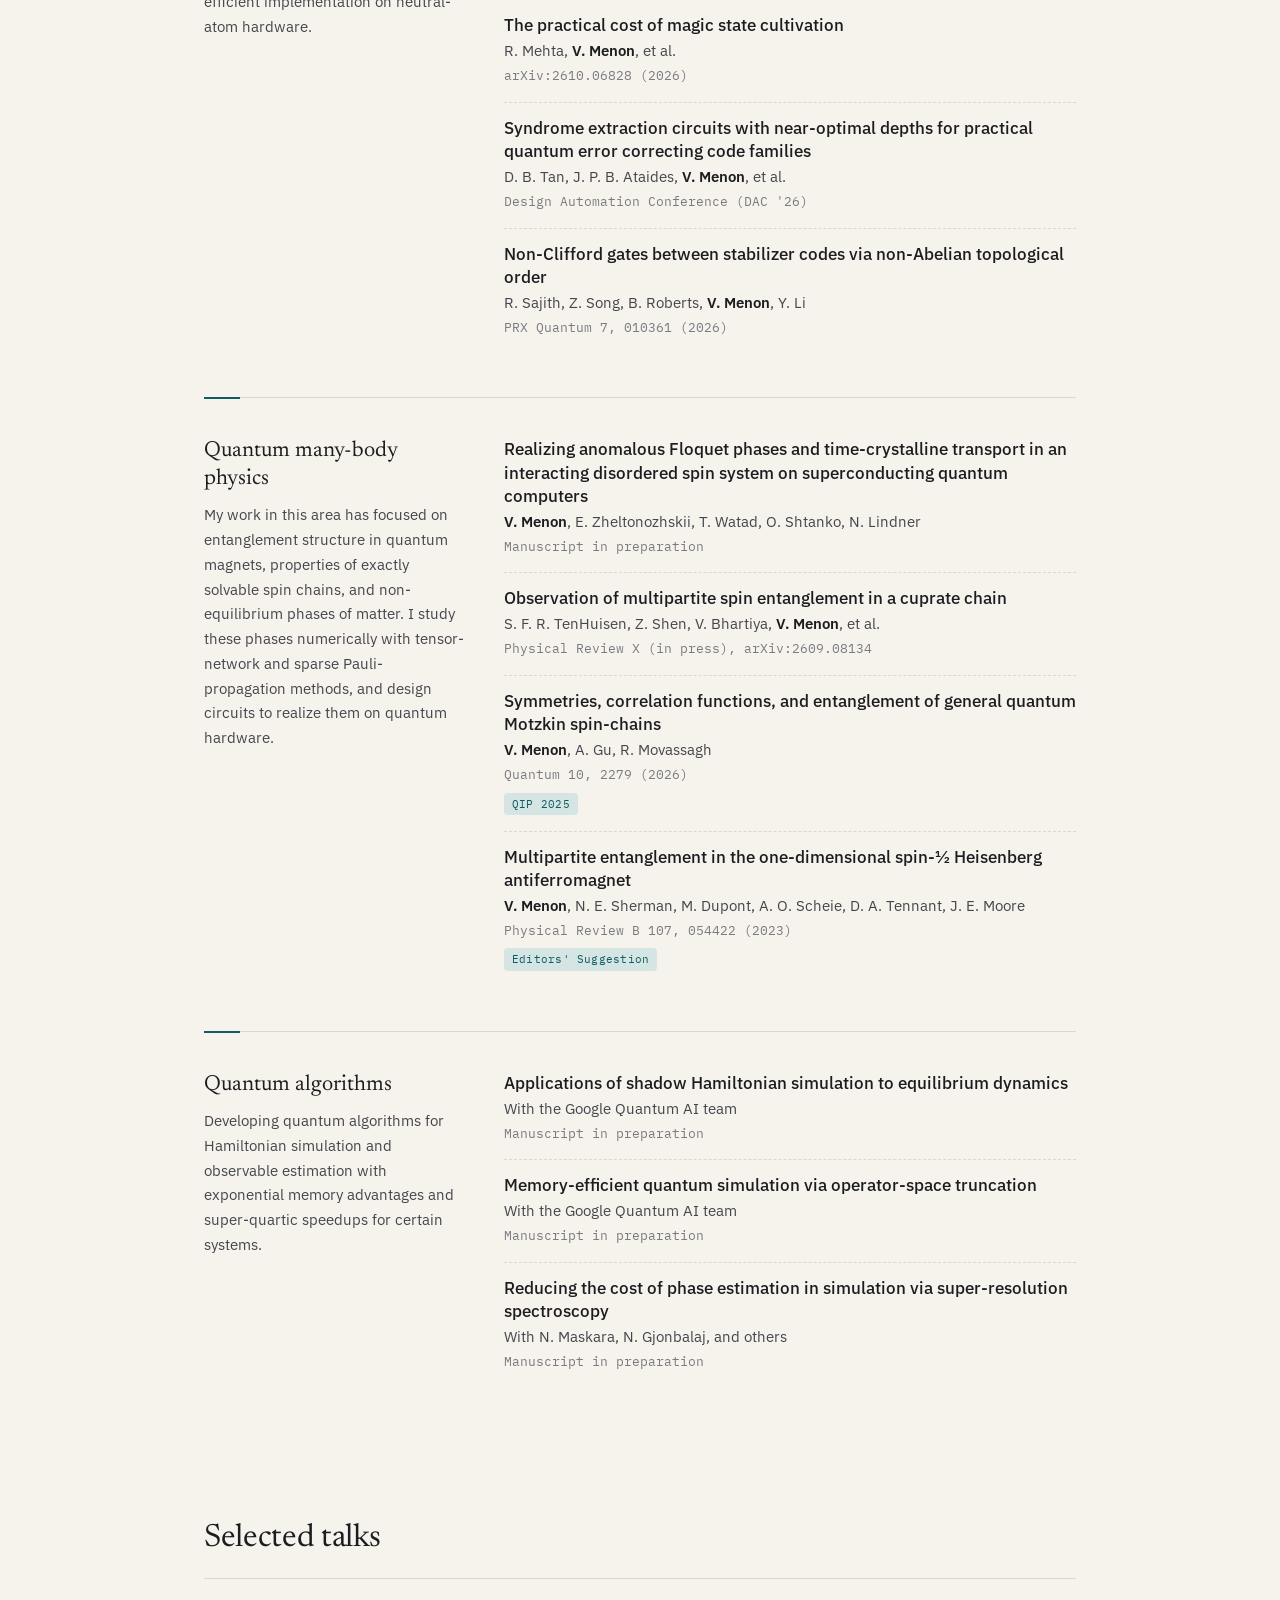
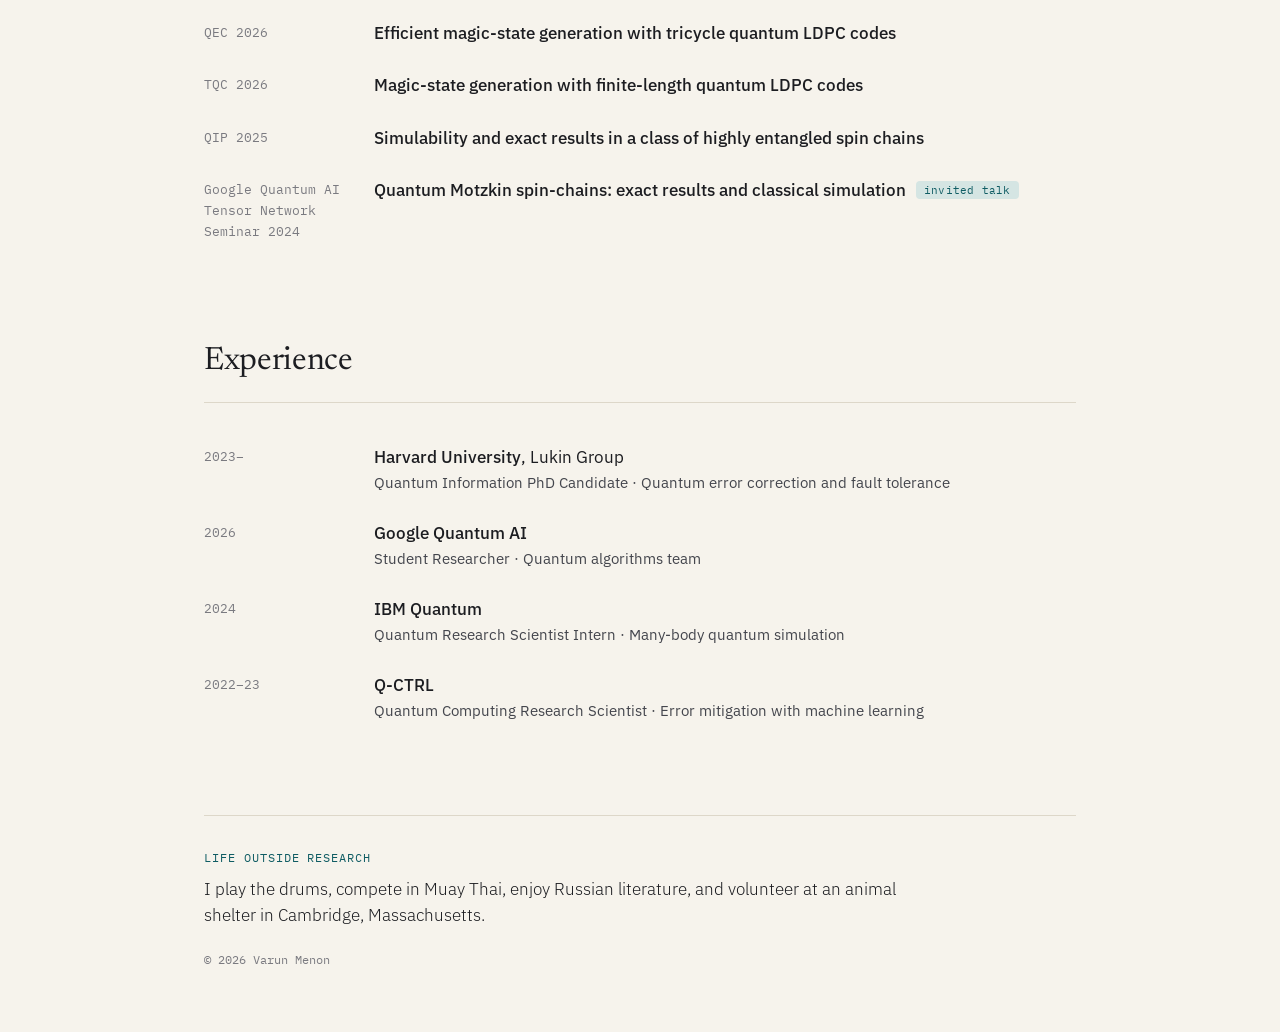
==== commit f2de39d9: "Add light and dark themes that follow the system setting Restore the original light palette alongsid" ====
--- a/index.html
+++ b/index.html
@@ -30,6 +30,8 @@
   }
   </script>
   <link rel="icon" href="data:image/svg+xml,<svg xmlns='http://www.w3.org/2000/svg' viewBox='0 0 32 32'><rect width='32' height='32' rx='7' fill='%231c1d21'/><circle cx='10' cy='10' r='3' fill='%23f6f3ec'/><circle cx='22' cy='10' r='3' fill='%23f6f3ec'/><circle cx='10' cy='22' r='3' fill='%23f6f3ec'/><circle cx='22' cy='22' r='3' fill='%23e8590c'/></svg>">
+  <script>try{var t=localStorage.getItem('theme')||(matchMedia('(prefers-color-scheme: light)').matches?'light':'dark');if(t==='light')document.documentElement.setAttribute('data-theme','light')}catch(e){}</script>
+  <script src="/theme.js" defer></script>
   <link rel="preconnect" href="https://fonts.googleapis.com">
   <link rel="preconnect" href="https://fonts.gstatic.com" crossorigin>
   <link href="https://fonts.googleapis.com/css2?family=Newsreader:opsz,wght@6..72,300;6..72,400;6..72,500&family=IBM+Plex+Mono:wght@400;500&family=IBM+Plex+Sans:ital,wght@0,300;0,400;0,500;0,600;1,400&display=swap" rel="stylesheet">
@@ -53,6 +55,10 @@
         <a href="#path" class="nav-exp">Experience</a>
         <a href="blog/">Blog</a>
         <a href="static/cv.pdf">CV</a>
+        <button type="button" class="theme-toggle" aria-label="Switch to light mode">
+          <svg class="icon-sun" viewBox="0 0 24 24" fill="none" stroke="currentColor" stroke-width="2" stroke-linecap="round" aria-hidden="true"><circle cx="12" cy="12" r="4"/><path d="M12 2v2M12 20v2M4.9 4.9l1.4 1.4M17.7 17.7l1.4 1.4M2 12h2M20 12h2M4.9 19.1l1.4-1.4M17.7 6.3l1.4-1.4"/></svg>
+          <svg class="icon-moon" viewBox="0 0 24 24" fill="none" stroke="currentColor" stroke-width="2" stroke-linecap="round" stroke-linejoin="round" aria-hidden="true"><path d="M21 12.8A9 9 0 1 1 11.2 3a7 7 0 0 0 9.8 9.8z"/></svg>
+        </button>
       </nav>
     </div>
   </header>
--- a/style.css
+++ b/style.css
@@ -11,12 +11,31 @@
   --hot: #ff8a4c;
   --check-x: #6cc3bf;
   --check-z: #2f5c5b;
+  --tg-x: #24484a;
+  --tg-z: #2b2f35;
 
   --serif: "Newsreader", Georgia, "Times New Roman", serif;
   --sans: "IBM Plex Sans", system-ui, -apple-system, sans-serif;
   --mono: "IBM Plex Mono", ui-monospace, Menlo, monospace;
 }
 
+
+:root[data-theme="light"] {
+  color-scheme: light;
+  --paper: #f6f3ec;
+  --paper-2: #efebe1;
+  --ink: #1c1d21;
+  --ink-2: #44464d;
+  --muted: #7a7a80;
+  --rule: #ddd7c9;
+  --accent: #0f5c63;
+  --accent-soft: #d5e5e3;
+  --hot: #e8590c;
+  --check-x: #0f5c63;
+  --check-z: #8fb5b1;
+  --tg-x: #b9d5d1;
+  --tg-z: #e3ddcf;
+}
 
 * { box-sizing: border-box; }
 
@@ -239,8 +258,8 @@
 }
 .tg-q.err { fill: var(--hot); stroke: var(--hot); }
 .tg-c { transition: fill .35s ease; }
-.tg-c.x { fill: #24484a; }
-.tg-c.z { fill: #2b2f35; }
+.tg-c.x { fill: var(--tg-x); }
+.tg-c.z { fill: var(--tg-z); }
 .tg-c.lit { fill: var(--accent); }
 .tg-edge {
   fill: none;
@@ -463,3 +482,24 @@
   .lede { font-size: 19px; }
   .talks li, .path li { grid-template-columns: 1fr; gap: 2px; }
 }
+
+/* theme toggle */
+.theme-toggle {
+  display: inline-flex;
+  align-items: center;
+  justify-content: center;
+  width: 32px;
+  height: 32px;
+  padding: 0;
+  border: 1px solid var(--rule);
+  border-radius: 999px;
+  background: transparent;
+  color: var(--ink-2);
+  cursor: pointer;
+  transition: color .2s, border-color .2s;
+}
+.theme-toggle:hover { color: var(--accent); border-color: var(--accent); }
+.theme-toggle svg { width: 16px; height: 16px; }
+.theme-toggle .icon-moon { display: none; }
+:root[data-theme="light"] .theme-toggle .icon-sun { display: none; }
+:root[data-theme="light"] .theme-toggle .icon-moon { display: block; }
